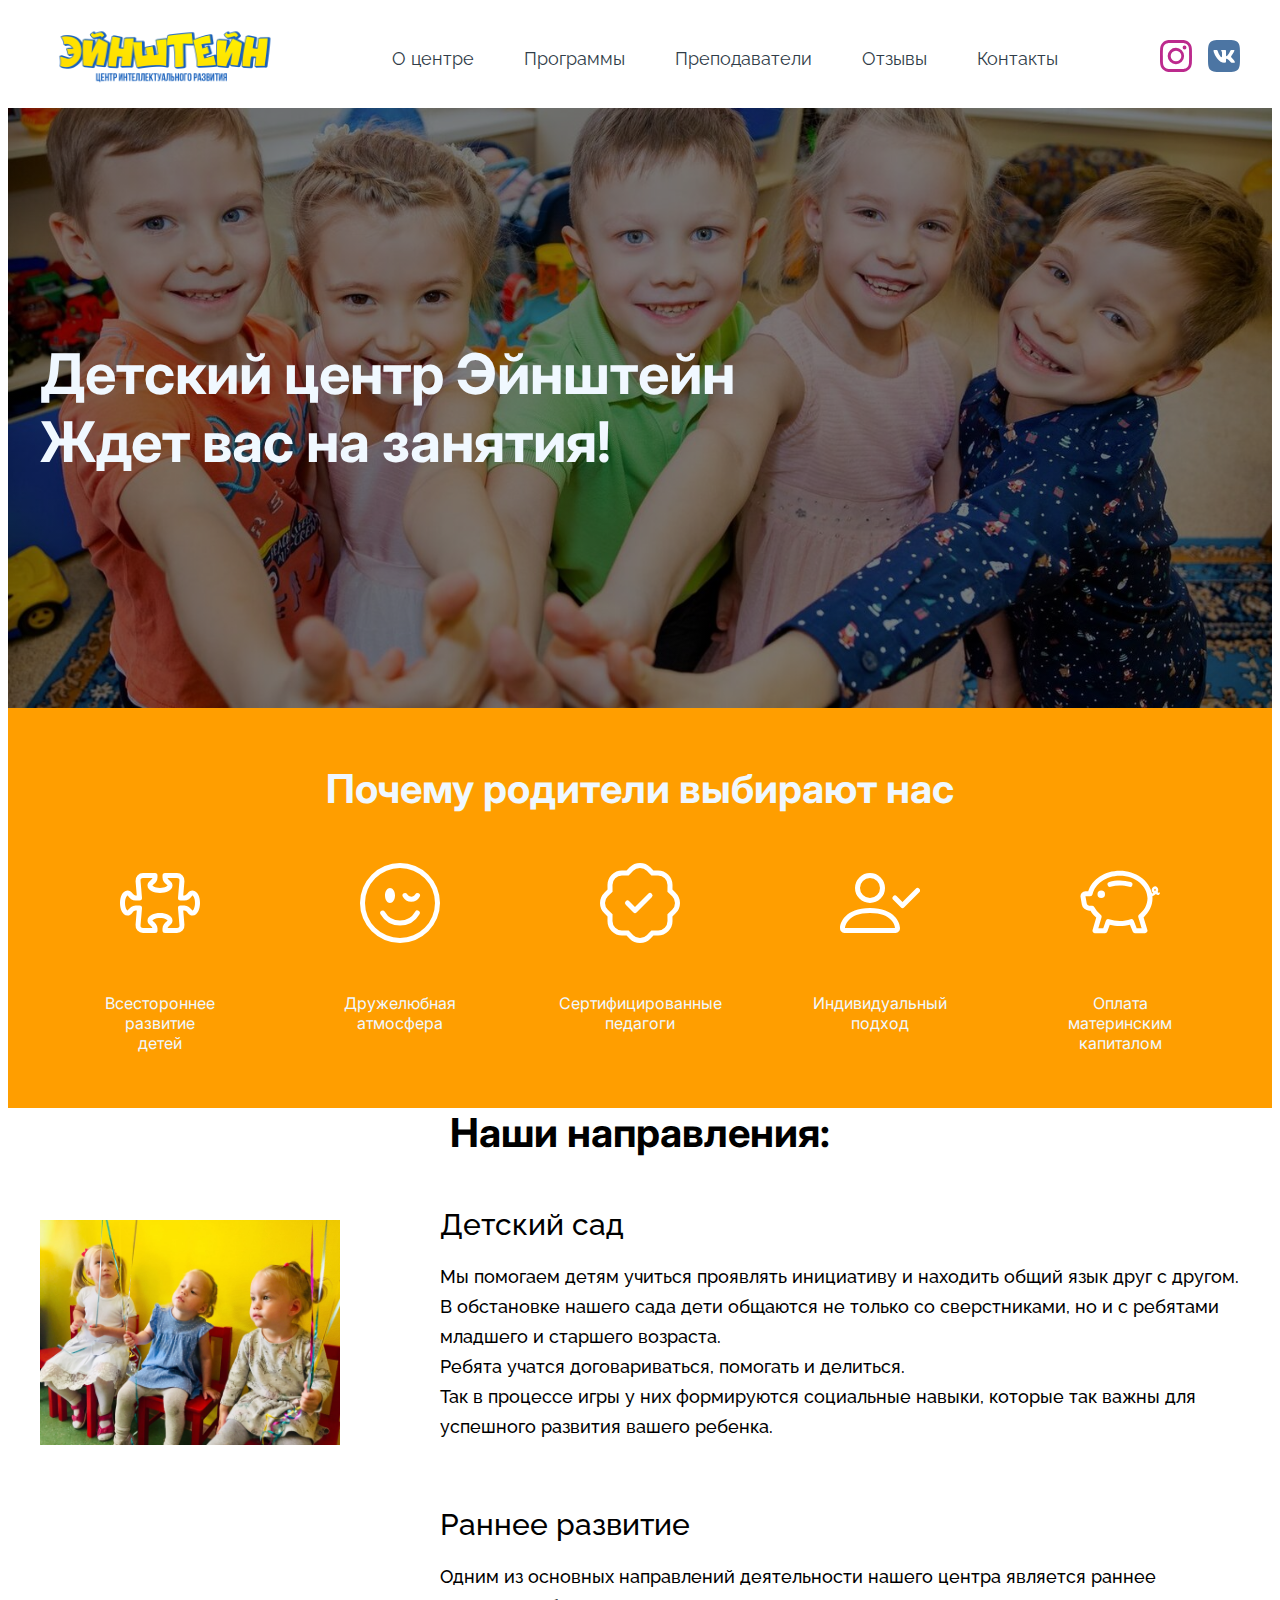
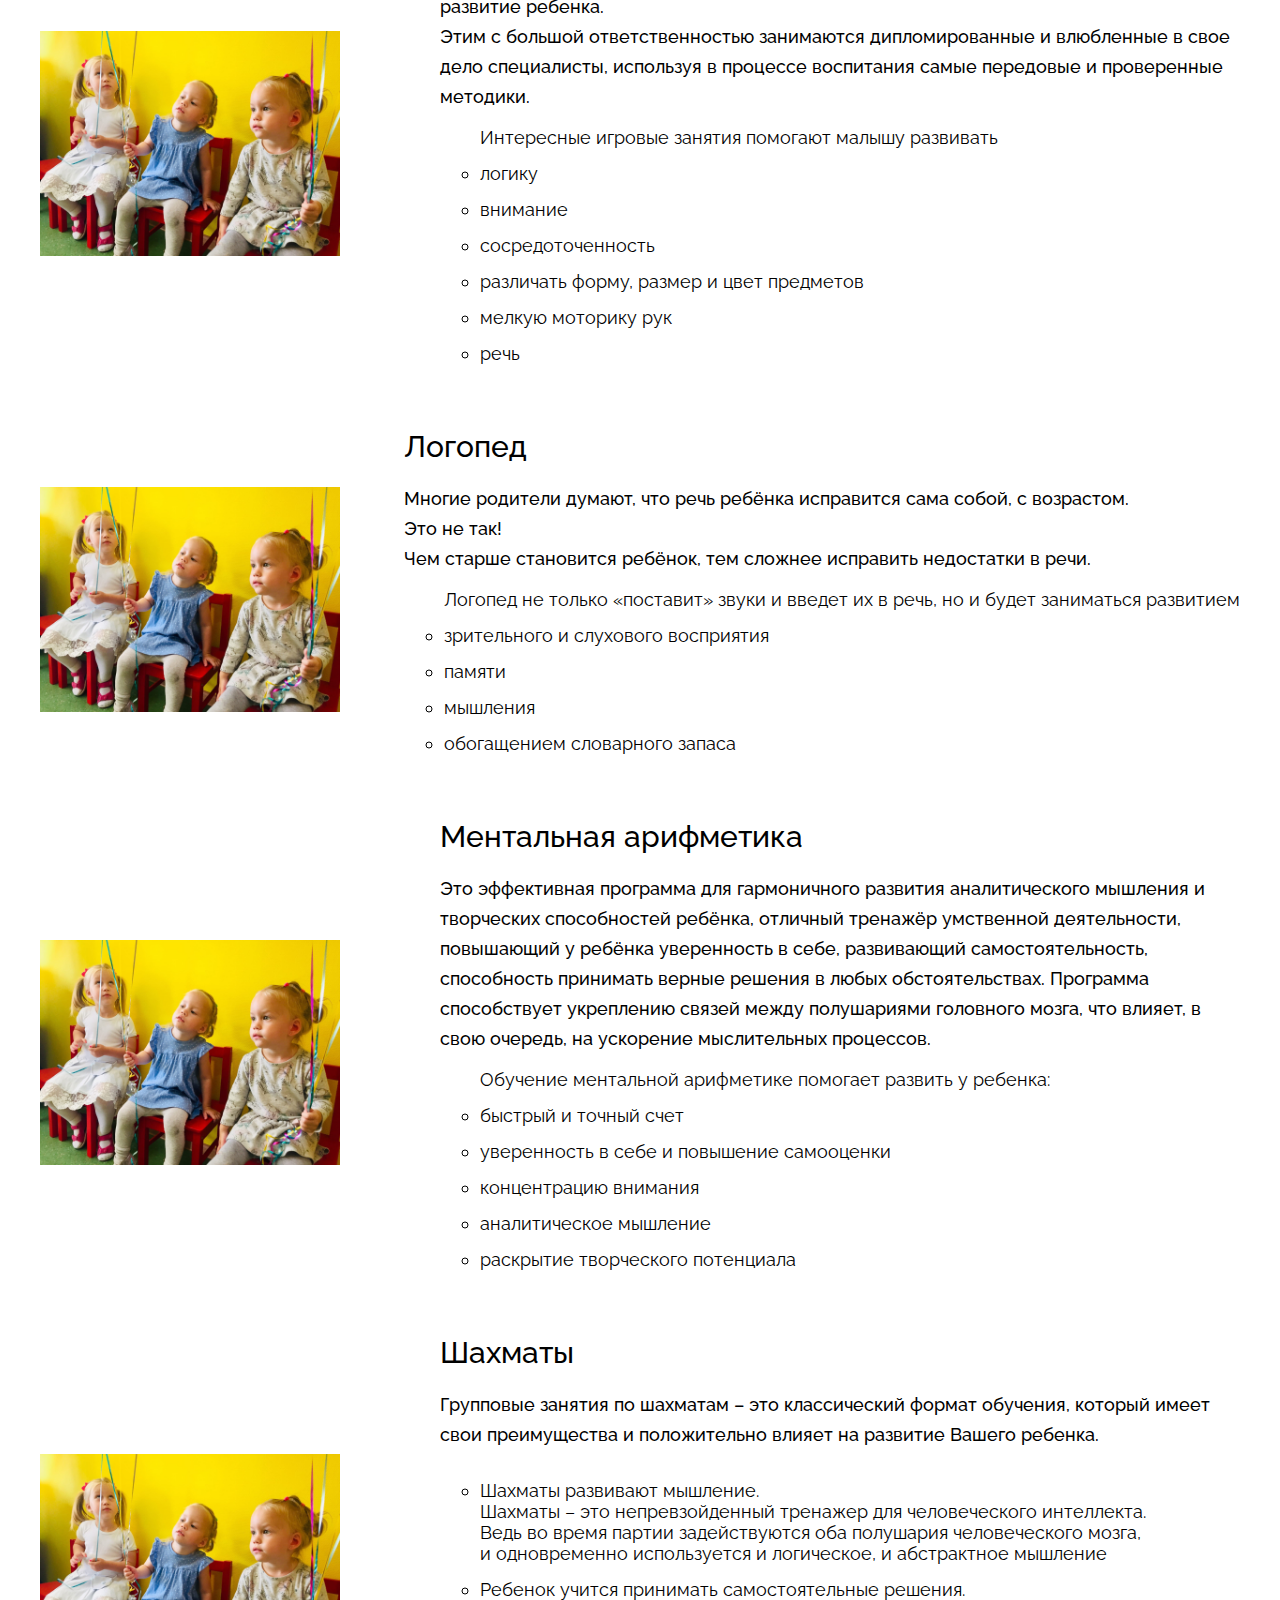
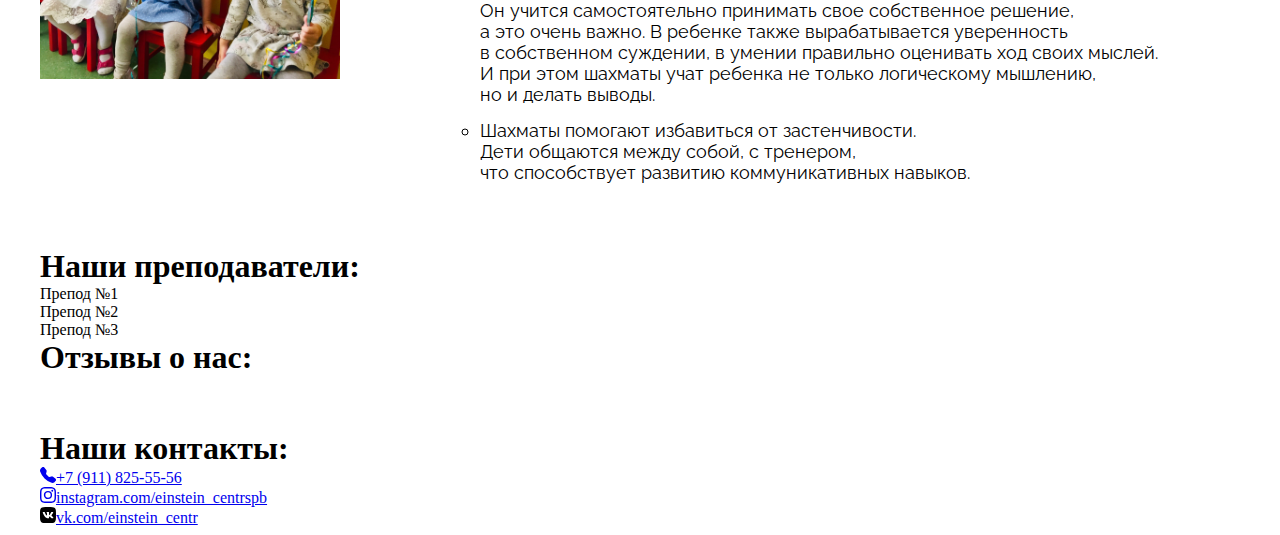
==== einsteincentr/html/index.html @ 3a3d292a "Add files via upload" ====
<!DOCTYPE html>
<html lang="en">
<head>
    <meta charset="UTF-8">
    <meta http-equiv="X-UA-Compatible" content="IE=edge">
    <meta name="viewport" content="width=device-width, initial-scale=1.0">
    <link rel="stylesheet" href="../style/style.css">
    <link rel="stylesheet" href="../style/normalize.css">
 <!--<link rel="stylesheet" href="../style/bootstrap.css">-->   
    <title>Document</title>
</head>
<body>
    <header class="header">
        <div class="container header-container">
            <div class="container-logo">
                <a href="#" class="logo">
                    <img src="../img/Надпись-Эйнштейн.png" alt="" class="logo-img">
                </a>
            </div>
            <nav class="header-nav">
                <ul class="nav-list ul-style">
                    <li class="nav-item list-style"><a href="" class="nav-item-link">О центре</a></li>
                    <li class="nav-item list-style"><a href="" class="nav-item-link">Программы</a></li>
                    <li class="nav-item list-style"><a href="" class="nav-item-link">Преподаватели</a></li>
                    <li class="nav-item list-style"><a href="" class="nav-item-link">Отзывы</a></li>
                    <li class="nav-item list-style"><a href="" class="nav-item-link">Контакты</a></li>
                </ul>
            </nav>
            <div class="header-image-links">
                <a href="#"><img src="../img/inst.svg" alt="Instagram" class="image-links"></a>
                <a href="#"><img src="../img/vk.svg" alt="VK" class="image-links"></a>
            </div>
        </div>
    </header>

    <main class="main">
        <section class="section-about">
            <div class="container about-container">
                <!--background-img-->
                    <h1 class="about-container-text h1-heading">Детский центр Эйнштейн</h1>
                    <h1 class="about-container-text h1-heading">Ждет вас на занятия!</h1>
            </div>
        </section>

        <section class="section-why">
            <div class="container why-container">
                <h1 class="why-container-text h1-heading">Почему родители выбирают нас</h1>
                <ul class="why-container-list ul-style">
                    <li class="why-container-item list-style"><img src="../img/puzzle.svg" alt="" class="why-img">Всестороннее развитие детей</li>
                    <li class="why-container-item list-style"><img src="../img/emoji-wink.svg" alt="" class="why-img">Дружелюбная атмосфера</li>
                    <li class="why-container-item list-style"><img src="../img/patch-check.svg" alt="" class="why-img">Сертифицированные педагоги</li>
                    <li class="why-container-item list-style"><img src="../img/person-check.svg" alt="" class="why-img">Индивидуальный подход</li>
                    <li class="why-container-item list-style"><img src="../img/piggy-bank.svg" alt="" class="why-img">Оплата материнским капиталом</li>
                </ul>
            </div>
        </section>

        <section class="section-directions">
            <div class="container container-directions">
                <h1 class="directions-heading h1-heading">Наши направления:</h1>
                <ul class="directions-list ul-style">
                    
                    <li class="directions-item list-style"> 
                        <img src="../img/ZoysLQnsY7I.jpg" alt="" class="directions-img">
                        <div class="directions-item-div">
                        <p class="directions-paragraph">Детский сад</p>
                        <p class="directions-text">
                            Мы помогаем детям учиться проявлять инициативу и находить общий язык друг с другом. <br>
                            В обстановке нашего сада дети общаются не только со сверстниками, но и с ребятами младшего и старшего возраста. <br>
                            Ребята учатся договариваться, помогать и делиться. <br>
                            Так в процессе игры у них формируются социальные навыки, которые так важны для успешного развития вашего  ребенка. 
                        </p>
                        <!--BUTTON-->
                        </div>
                    </li>
                    <li class="directions-item list-style"> 
                        <img src="../img/ZoysLQnsY7I.jpg" alt="" class="directions-img">
                        <div class="directions-item-div">
                        <p class="directions-paragraph">Раннее развитие</p>
                        <p class="directions-text">
                            Одним из основных направлений деятельности нашего центра является раннее развитие ребенка. <br>
                            Этим с большой ответственностью занимаются дипломированные и влюбленные в свое дело специалисты, используя в процессе воспитания самые передовые и проверенные методики.
                        </p>
                        <ul class="directions-benefits-list">Интересные игровые занятия помогают малышу развивать
                            <li class="directions-benefits-item">логику</li>
                            <li class="directions-benefits-item">внимание</li>
                            <li class="directions-benefits-item">сосредоточенность</li>
                            <li class="directions-benefits-item">различать форму, размер и цвет предметов</li>
                            <li class="directions-benefits-item">мелкую моторику рук</li>
                            <li class="directions-benefits-item">речь</li>
                        </ul>
                        <!--BUTTON-->
                        </div>
                    </li>
                    <li class="directions-item list-style"> 
                        <img src="../img/ZoysLQnsY7I.jpg" alt="" class="directions-img">
                        <div class="directions-item-div">
                        <p class="directions-paragraph">Логопед</p>
                        <p class="directions-text">
                            Многие родители думают, что речь ребёнка исправится сама собой, с возрастом. <br>
                            Это не так! <br>
                            Чем старше становится ребёнок, тем сложнее исправить недостатки в речи.
                        </p>
                        <ul class="directions-benefits-list">
                            Логопед не только «поставит» звуки и введет их в речь, но и будет заниматься развитием
                            <li class="directions-benefits-item">зрительного и слухового восприятия</li>
                            <li class="directions-benefits-item">памяти</li>
                            <li class="directions-benefits-item">мышления</li>
                            <li class="directions-benefits-item">обогащением словарного запаса</li>
                        </ul>
                        <!--BUTTON-->
                        </div>
                    </li>
                    <li class="directions-item list-style"> 
                        <img src="../img/ZoysLQnsY7I.jpg" alt="" class="directions-img">
                        <div class="directions-item-div">
                        <p class="directions-paragraph">Ментальная арифметика</p>
                        <p class="directions-text">
                            Это эффективная программа для гармоничного развития аналитического мышления и творческих способностей ребёнка, отличный тренажёр умственной деятельности, повышающий у ребёнка уверенность в себе, развивающий самостоятельность, способность принимать верные решения в любых обстоятельствах. Программа способствует укреплению связей между полушариями головного мозга, что влияет, в свою очередь, на ускорение мыслительных процессов.
                        </p>
                        <ul class="directions-benefits-list">
                            Обучение ментальной арифметике помогает развить у ребенка:
                            <li class="directions-benefits-item">быстрый и точный счет</li>
                            <li class="directions-benefits-item">уверенность в себе и повышение самооценки</li>
                            <li class="directions-benefits-item">концентрацию внимания</li>
                            <li class="directions-benefits-item">аналитическое мышление</li>
                            <li class="directions-benefits-item">раскрытие творческого потенциала</li>
                        </ul>
                        <!--BUTTON-->
                        </div>
                    </li>
                    <li class="directions-item list-style"> 
                        <img src="../img/ZoysLQnsY7I.jpg" alt="" class="directions-img">
                        <div class="directions-item-div">
                        <p class="directions-paragraph">Шахматы</p>
                        <p class="directions-text">
                            Групповые занятия по шахматам – это классический формат обучения, который имеет свои преимущества и положительно влияет на развитие Вашего ребенка.
                        </p>
                        <ul class="directions-benefits-list">
                            
                            <li class="directions-benefits-item">Шахматы развивают мышление.
                                <p>Шахматы – это непревзойденный тренажер для человеческого интеллекта. <br> Ведь во время партии задействуются оба полушария человеческого мозга, <br> и одновременно используется и логическое, и абстрактное мышление</p>
                            </li>
                            <li class="directions-benefits-item">Ребенок учится принимать самостоятельные решения.
                                <p>Он учится самостоятельно принимать свое собственное решение, <br> а это очень важно. В ребенке также вырабатывается уверенность <br> в собственном суждении, в умении правильно оценивать ход своих мыслей. <br> И при этом шахматы учат ребенка не только логическому мышлению, <br> но и делать
                                    выводы.</p>
                            </li>
                            <li class="directions-benefits-item">Шахматы помогают избавиться от застенчивости.
                                <p>Дети общаются между собой, с тренером, <br> что способствует развитию коммуникативных навыков.</p>
                            </li>
                            
                        </ul>
                        <!--BUTTON-->
                        </div>
                    </li>
                </ul>
            </div>
        </section>

        <section class="section-teachers">
            <div class="container">
                <h1 class="teachers-text h1-heading">Наши преподаватели:</h1>
                <ul class="teachers-list ul-style">
                    <li class="teachers-item list-style"><img src="#" alt="" class="teachers-photo">Препод №1</li>
                    <li class="teachers-item list-style"><img src="#" alt="" class="teachers-photo">Препод №2</li>
                    <li class="teachers-item list-style"><img src="#" alt="" class="teachers-photo">Препод №3</li>
                </ul>
            </div>
        </section>

        <section class="section-reviews">
            <div class="container">
                <h1 class="reviews-text h1-heading">Отзывы о нас:</h1>
                <ul class="reviews-list ul-style">
                    <li class="reviews-item list-style"><img src="../img/Screenshot_2.png" alt=""></li>
                    <li class="reviews-item list-style"><img src="../img/Screenshot_4.png" alt=""></li>
                    <li class="reviews-item list-style"><img src="../img/Screenshot_5.png" alt=""></li>
                </ul>
            </div>
        </section>

        <section class="section-contacts">
            <div class="container">
                <h1 class="reviews-text h1-heading">Наши контакты:</h1>
                <ul class="reviews-list ul-style">
                    <li class="reviews-item list-style">
                        <div class="reviews-img"><a href="tel:+79118255556"  class="reviews-link"><svg xmlns="http://www.w3.org/2000/svg" width="16" height="16" fill="currentColor" class="bi bi-telephone-fill" viewBox="0 0 16 16">
                            <path fill-rule="evenodd" d="M1.885.511a1.745 1.745 0 0 1 2.61.163L6.29 2.98c.329.423.445.974.315 1.494l-.547 2.19a.678.678 0 0 0 .178.643l2.457 2.457a.678.678 0 0 0 .644.178l2.189-.547a1.745 1.745 0 0 1 1.494.315l2.306 1.794c.829.645.905 1.87.163 2.611l-1.034 1.034c-.74.74-1.846 1.065-2.877.702a18.634 18.634 0 0 1-7.01-4.42 18.634 18.634 0 0 1-4.42-7.009c-.362-1.03-.037-2.137.703-2.877L1.885.511z"/>
                          </svg>+7 (911) 825-55-56</a></div>
                    </li>
                    <li class="reviews-item list-style">
                        <div class="reviews-img"><a href="https://www.instagram.com/einstein_centrspb/" target="blank" class="reviews-link"><svg xmlns="http://www.w3.org/2000/svg" width="16" height="16" fill="currentColor" class="bi bi-instagram" viewBox="0 0 16 16">
                            <path d="M8 0C5.829 0 5.556.01 4.703.048 3.85.088 3.269.222 2.76.42a3.917 3.917 0 0 0-1.417.923A3.927 3.927 0 0 0 .42 2.76C.222 3.268.087 3.85.048 4.7.01 5.555 0 5.827 0 8.001c0 2.172.01 2.444.048 3.297.04.852.174 1.433.372 1.942.205.526.478.972.923 1.417.444.445.89.719 1.416.923.51.198 1.09.333 1.942.372C5.555 15.99 5.827 16 8 16s2.444-.01 3.298-.048c.851-.04 1.434-.174 1.943-.372a3.916 3.916 0 0 0 1.416-.923c.445-.445.718-.891.923-1.417.197-.509.332-1.09.372-1.942C15.99 10.445 16 10.173 16 8s-.01-2.445-.048-3.299c-.04-.851-.175-1.433-.372-1.941a3.926 3.926 0 0 0-.923-1.417A3.911 3.911 0 0 0 13.24.42c-.51-.198-1.092-.333-1.943-.372C10.443.01 10.172 0 7.998 0h.003zm-.717 1.442h.718c2.136 0 2.389.007 3.232.046.78.035 1.204.166 1.486.275.373.145.64.319.92.599.28.28.453.546.598.92.11.281.24.705.275 1.485.039.843.047 1.096.047 3.231s-.008 2.389-.047 3.232c-.035.78-.166 1.203-.275 1.485a2.47 2.47 0 0 1-.599.919c-.28.28-.546.453-.92.598-.28.11-.704.24-1.485.276-.843.038-1.096.047-3.232.047s-2.39-.009-3.233-.047c-.78-.036-1.203-.166-1.485-.276a2.478 2.478 0 0 1-.92-.598 2.48 2.48 0 0 1-.6-.92c-.109-.281-.24-.705-.275-1.485-.038-.843-.046-1.096-.046-3.233 0-2.136.008-2.388.046-3.231.036-.78.166-1.204.276-1.486.145-.373.319-.64.599-.92.28-.28.546-.453.92-.598.282-.11.705-.24 1.485-.276.738-.034 1.024-.044 2.515-.045v.002zm4.988 1.328a.96.96 0 1 0 0 1.92.96.96 0 0 0 0-1.92zm-4.27 1.122a4.109 4.109 0 1 0 0 8.217 4.109 4.109 0 0 0 0-8.217zm0 1.441a2.667 2.667 0 1 1 0 5.334 2.667 2.667 0 0 1 0-5.334z"/>
                          </svg>instagram.com/einstein_centrspb</a></div>
                    </li>
                    <li class="reviews-item list-style">
                        <div class="reviews-img"><a href="https://vk.com/einstein_centr" target="blank" class="reviews-link"><svg fill="none" height="16" viewBox="0 0 48 48" width="16" xmlns="http://www.w3.org/2000/svg"><path d="m0 23c0-10.8423 0-16.26346 3.36827-19.63173s8.78943-3.36827 19.63173-3.36827h2c10.8423 0 16.2635 0 19.6317 3.36827 3.3683 3.36827 3.3683 8.78943 3.3683 19.63173v2c0 10.8423 0 16.2635-3.3683 19.6317-3.3682 3.3683-8.7894 3.3683-19.6317 3.3683h-2c-10.8423 0-16.26346 0-19.63173-3.3683-3.36827-3.3682-3.36827-8.7894-3.36827-19.6317z" fill="#000"/><path clip-rule="evenodd" d="m13.0009 15h-3.5008c-1.00024 0-1.2003.4708-1.2003.9898 0 .9271 1.18686 5.525 5.5262 11.6061 2.8929 4.1529 6.9687 6.4041 10.6776 6.4041 2.2253 0 2.5006-.5 2.5006-1.3612v-3.1388c0-1 .2108-1.1996.9154-1.1996.5193 0 1.4094.2596 3.4864 2.2619 2.3737 2.3731 2.765 3.4377 4.1001 3.4377h3.5008c1.0003 0 1.5004-.5 1.2119-1.4867-.3157-.9834-1.449-2.4103-2.9528-4.1016-.816-.9641-2.0399-2.0023-2.4108-2.5215-.5192-.6674-.3709-.9641 0-1.5573 0 0 4.2652-6.007 4.7103-8.0463.2225-.7417 0-1.2866-1.0587-1.2866h-3.5008c-.8901 0-1.3005.4708-1.5231.9898 0 0-1.7802 4.3384-4.3022 7.1565-.816.8157-1.1869 1.0753-1.632 1.0753-.2225 0-.5446-.2596-.5446-1.0011v-6.9339c0-.89-.2583-1.2866-1.0002-1.2866h-5.5013c-.5562 0-.8908.413-.8908.8045 0 .8436 1.261 1.0382 1.391 3.4113v5.1542c0 1.13-.2042 1.3349-.6492 1.3349-1.1868 0-4.0737-4.3578-5.7859-9.3442-.3355-.9692-.6721-1.3607-1.5668-1.3607z" fill="#fff" fill-rule="evenodd"/></svg>vk.com/einstein_centr</a></div>
                    </li>
                </ul>
            </div>
        </section>
    </main>
</body>
</html>
---- einsteincentr/style/style.css ----
@import url('https://fonts.googleapis.com/css2?family=Inter:wght@300;400;500&display=swap');
@import url('https://fonts.googleapis.com/css2?family=Raleway:wght@300;400;500&display=swap');
.h1-heading{
    margin: 0;
}
p{
    margin: 0;
    padding: 0;
}
.list-style{
    list-style-type: none;
}
.ul-style{
    margin: 0;
    padding: 0;
}
.container{
    max-width:1200px;
    margin-left: auto;
    margin-right: auto;
    padding-right: 15px;
    padding-left: 15px;
}
.logo-img{
    width:250px;
}
.container-logo{
    display: flex;
    align-items: center;
}
.header-container{
    display: flex;
    justify-content: space-between;
    align-content: center;
    height: 100px;
}
.nav-list{
    display: flex;
    padding: 0;
    margin: 0;

}
.nav-item:not(:last-child){
    margin-right: 50px;
}
.nav-item-link{
    text-decoration: none;
    font-size:18px;
    font-family: 'Raleway', sans-serif;
    color:rgba(47,60,72,1);
}
.header-nav{
    display: flex;
    align-items: center;
}

.header-image-links{
    width: 80px;
    display: flex;
    align-items: center;
    justify-content: space-between;
}

/*------------------------------section-about----------------------------------------*/
.section-about{
    background: linear-gradient(rgba(0, 0, 0, 0.5), rgba(0, 0, 0, 0.5) ),url(../img/full_Hl2S7jxE.jpg); /* СПИЗЖЕННО */
    background-size: cover;
    background-position: 50% 50%;
    background-repeat: no-repeat
}
.about-container{
    display: flex;
    padding: 0;
    flex-direction: column;
    height: 600px;
    justify-content: center;
    
}
.about-container-text{
    font-family: 'Inter', sans-serif;
    color:aliceblue;
    font-size: 56px;
    line-height: normal;
}
.about-container-item{
    font-family: 'Inter', sans-serif;
    color:aliceblue;
}

/*-------------section-why---------------------*/
.section-why{
    background: #FF9E00	;
}
.why-container{
    display: flex;
    flex-direction: column;
    align-items: center;
    height: 400px;
    justify-content: center;
}
.why-container-text{
    font-family: 'Inter', sans-serif;
    color:aliceblue;
    font-size: 40px;
    line-height: normal; 
    margin-bottom:50px;
}
.why-container-list{
    display: flex;
    justify-content: space-around;
    width: 1200px;
}
.why-container-item{
    display: flex;
    flex-direction: column;
    align-items: center;
    font-family: 'Inter', sans-serif;
    color:aliceblue;
    font-size: 16px;
    width: 100px;
    text-align: center;
}
.why-img{
    width: 80px;
    margin-bottom: 50px;
}

/*-----------section-directions--------*/


.container-directions{
    display: flex;
    flex-direction: column;
    align-items: center;
    
    
}
.directions-heading{
    font-family: 'Inter', sans-serif;
    
    font-size: 40px;
    line-height: normal; 
    margin-bottom:50px;
}
.directions-list{
    display: flex;
    flex-direction: column;
    font-family: 'Raleway', sans-serif;
    font-size:18px;
    width: 1200px;
}
.directions-paragraph{
    font-size: 30px;
    font-family: 'Raleway', sans-serif;
    font-weight: 500;
    margin-bottom: 20px;
}
.directions-text{
    width: 800px;
    font-weight: 500;
    margin-bottom: 15px;
    line-height: 30px;
}
.directions-item{
    display: flex;
    margin-bottom: 50px;
    
    justify-content: space-between;
    align-items: center;
}

.directions-item-div{
    display: flex;
    flex-direction: column;
    
}

.directions-img{
    width: 300px;
    max-height: 225px;
}
.directions-benefits-item{
    margin-bottom: 15px;
}
.directions-benefits-item:first-child{
    margin-top: 15px;
}
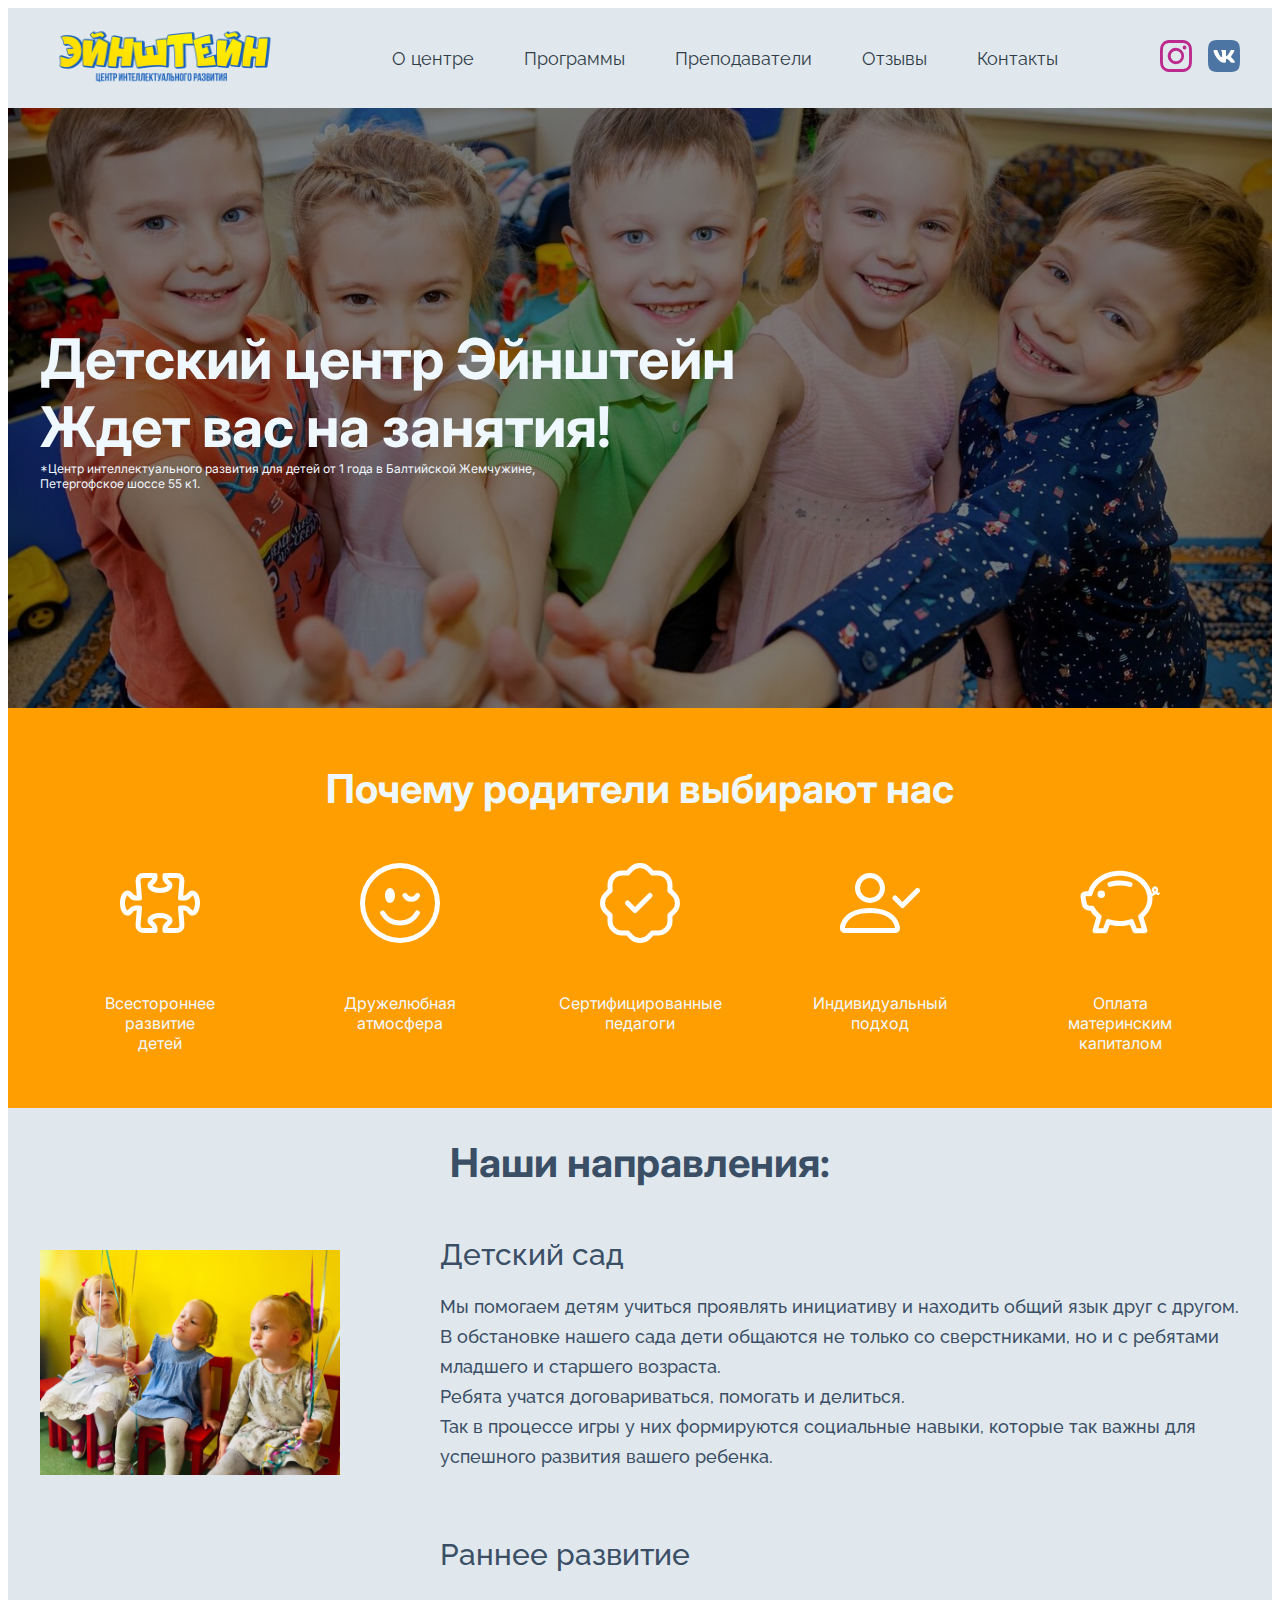
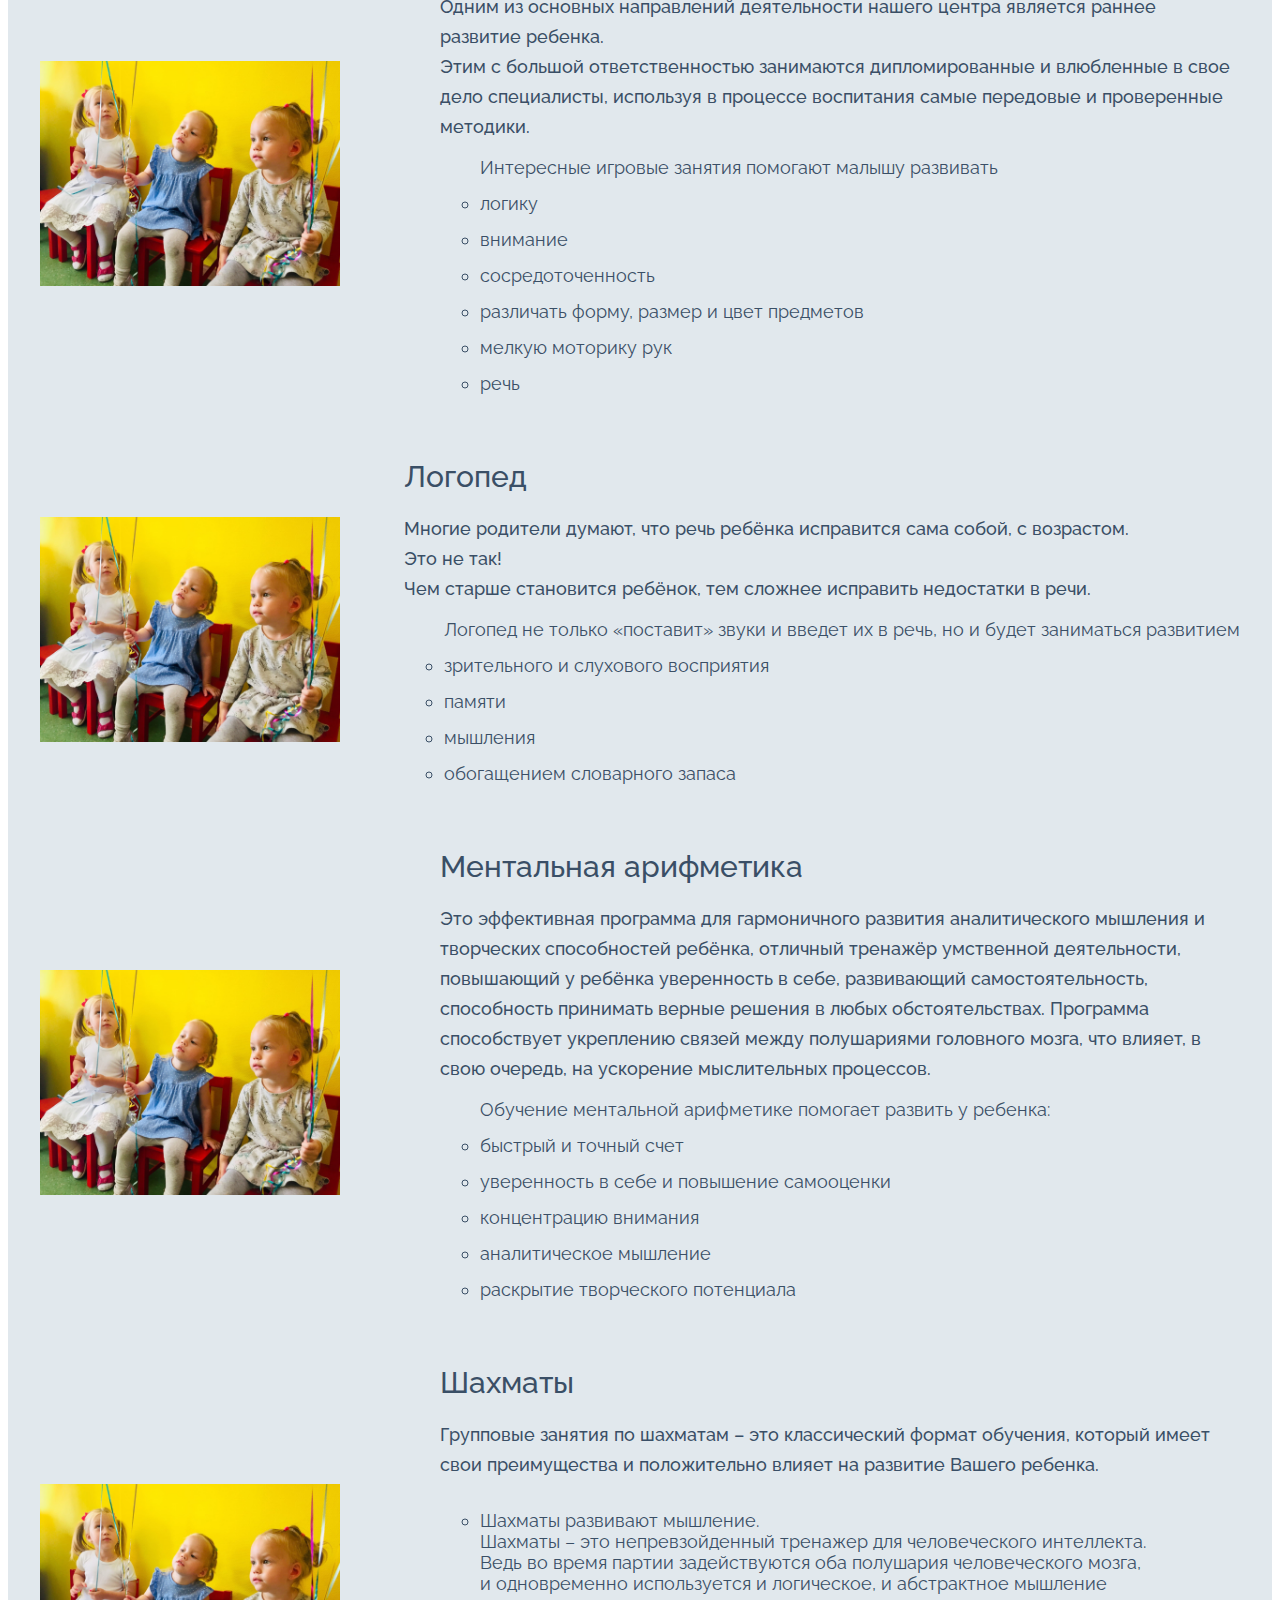
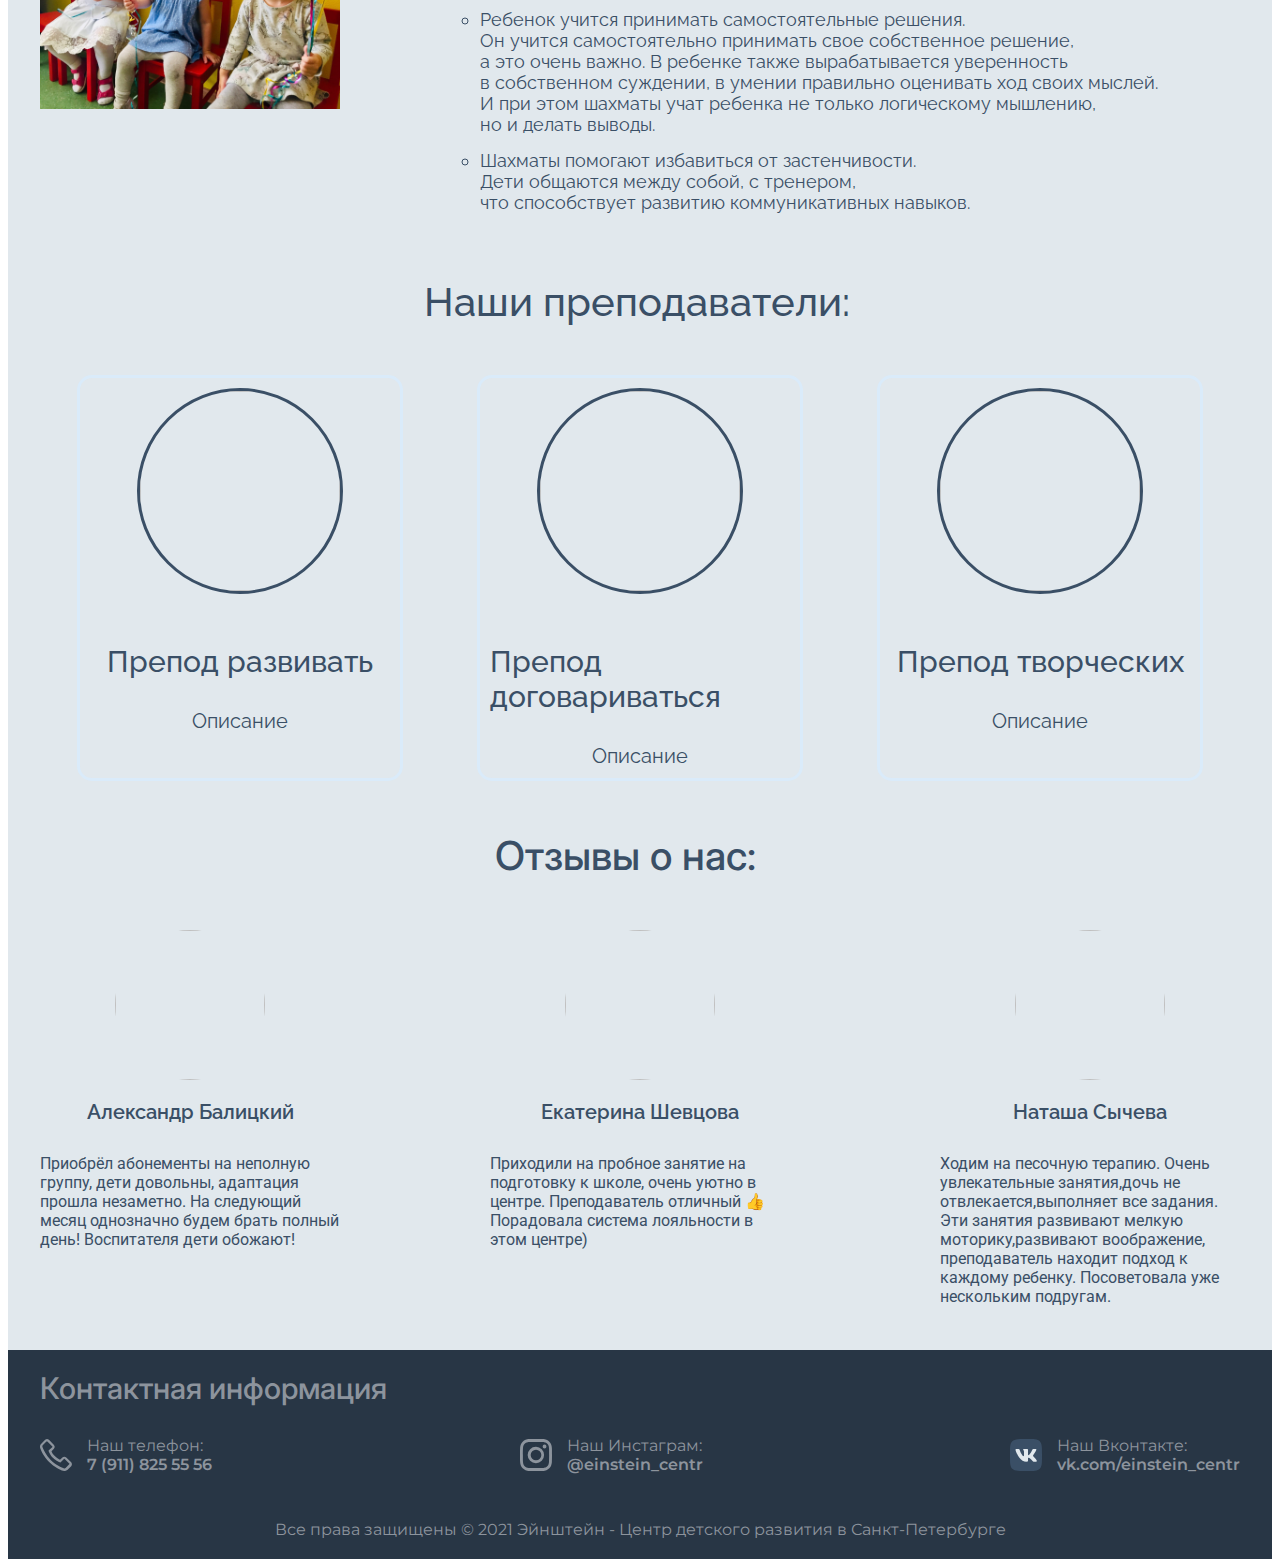
==== commit c6f0ad97: "Add files via upload" ====
--- a/einsteincentr/html/index.html
+++ b/einsteincentr/html/index.html
@@ -39,6 +39,7 @@
                 <!--background-img-->
                     <h1 class="about-container-text h1-heading">Детский центр Эйнштейн</h1>
                     <h1 class="about-container-text h1-heading">Ждет вас на занятия!</h1>
+                    <p class="about-container-paragraph">*Центр интеллектуального развития для детей от 1 года в Балтийской Жемчужине,<br> Петергофское шоссе 55 к1.</p>
             </div>
         </section>
 
@@ -159,46 +160,85 @@
 
         <section class="section-teachers">
             <div class="container">
-                <h1 class="teachers-text h1-heading">Наши преподаватели:</h1>
+                <h1 class="teachers-heading h1-heading">Наши преподаватели:</h1>
                 <ul class="teachers-list ul-style">
-                    <li class="teachers-item list-style"><img src="#" alt="" class="teachers-photo">Препод №1</li>
-                    <li class="teachers-item list-style"><img src="#" alt="" class="teachers-photo">Препод №2</li>
-                    <li class="teachers-item list-style"><img src="#" alt="" class="teachers-photo">Препод №3</li>
+                    <li class="teachers-item list-style"><img src="../img/png-clipart-computer-icons-woman-female-silhouette-woman-people-head.png" alt="" class="teachers-photo"><p class="teachers-head-paragraph">Препод развивать</p><p class="teachers-paragraph">Описание</p></li> 
+                    <li class="teachers-item list-style"><img src="../img/png-clipart-computer-icons-woman-female-silhouette-woman-people-head.png" alt="" class="teachers-photo"><p class="teachers-head-paragraph">Препод договариваться</p><p class="teachers-paragraph">Описание</p></li>
+                    <li class="teachers-item list-style"><img src="../img/png-clipart-computer-icons-woman-female-silhouette-woman-people-head.png  " alt="" class="teachers-photo"><p class="teachers-head-paragraph">Препод творческих</p><p class="teachers-paragraph">Описание</p></li>
                 </ul>
             </div>
         </section>
 
         <section class="section-reviews">
             <div class="container">
-                <h1 class="reviews-text h1-heading">Отзывы о нас:</h1>
+                <h1 class="reviews-heading h1-heading">Отзывы о нас:</h1>
                 <ul class="reviews-list ul-style">
-                    <li class="reviews-item list-style"><img src="../img/Screenshot_2.png" alt=""></li>
-                    <li class="reviews-item list-style"><img src="../img/Screenshot_4.png" alt=""></li>
-                    <li class="reviews-item list-style"><img src="../img/Screenshot_5.png" alt=""></li>
-                </ul>
-            </div>
+                    <li class="reviews-item list-style"><img src="../img/san4oys.jpg" alt="" class="reviews-photo"><p class="reviews-review-name">Александр Балицкий</p><p class="reviews-review">Приобрёл абонементы на неполную группу, дети довольны, адаптация прошла незаметно. На следующий месяц однозначно будем брать полный день!
+                        Воспитателя дети обожают!</p></li>
+                    <li class="reviews-item list-style"><img src="../img/katrin.jpg" alt="" class="reviews-photo"><p class="reviews-review-name">Екатерина Шевцова</p><p class="reviews-review">
+                        Приходили на пробное занятие на подготовку к школе, очень уютно в центре. Преподаватель отличный 👍 Порадовала система лояльности в этом центре)</p></li>
+                    <li class="reviews-item list-style"><img src="../img/natasha.jpg" alt="" class="reviews-photo"><p class="reviews-review-name">Наташа Сычева</p><p class="reviews-review">Ходим на песочную терапию. Очень увлекательные занятия,дочь не отвлекается,выполняет все задания. Эти занятия развивают мелкую моторику,развивают воображение, преподаватель находит подход к каждому ребенку. Посоветовала уже нескольким подругам.</p></li>
+                </ul>
+            </div>
+        </section>
+
+        <section class="yandex-map">
+            <div class="container-map">
+                <script type="text/javascript" charset="utf-8" async src="https://api-maps.yandex.ru/services/constructor/1.0/js/?um=constructor%3A5ff3e75386ad221684d0e64224e5fcf7868a451a041bde630962358b7a104fd1&amp;width=100%25&amp;height=500&amp;lang=ru_RU&amp;scroll=false"></script>
+            </div>  
+            
         </section>
 
         <section class="section-contacts">
-            <div class="container">
-                <h1 class="reviews-text h1-heading">Наши контакты:</h1>
-                <ul class="reviews-list ul-style">
-                    <li class="reviews-item list-style">
-                        <div class="reviews-img"><a href="tel:+79118255556"  class="reviews-link"><svg xmlns="http://www.w3.org/2000/svg" width="16" height="16" fill="currentColor" class="bi bi-telephone-fill" viewBox="0 0 16 16">
-                            <path fill-rule="evenodd" d="M1.885.511a1.745 1.745 0 0 1 2.61.163L6.29 2.98c.329.423.445.974.315 1.494l-.547 2.19a.678.678 0 0 0 .178.643l2.457 2.457a.678.678 0 0 0 .644.178l2.189-.547a1.745 1.745 0 0 1 1.494.315l2.306 1.794c.829.645.905 1.87.163 2.611l-1.034 1.034c-.74.74-1.846 1.065-2.877.702a18.634 18.634 0 0 1-7.01-4.42 18.634 18.634 0 0 1-4.42-7.009c-.362-1.03-.037-2.137.703-2.877L1.885.511z"/>
-                          </svg>+7 (911) 825-55-56</a></div>
-                    </li>
-                    <li class="reviews-item list-style">
-                        <div class="reviews-img"><a href="https://www.instagram.com/einstein_centrspb/" target="blank" class="reviews-link"><svg xmlns="http://www.w3.org/2000/svg" width="16" height="16" fill="currentColor" class="bi bi-instagram" viewBox="0 0 16 16">
+            <div class="container contacts-container">
+                <h1 class="contacts-heading h1-heading">Контактная информация</h1>
+                <ul class="contacts-list ul-style">
+                    <li class="contacts-item list-style">
+                        <div class="contacts-img"><svg width="32" height="32" fill="#8d949d" viewBox="0 0 20 20" aria-label="Phone Icon"><path d="M4.4,0C4,0,3.6,0.2,3.2,0.4l0,0l0,0L0.8,2.9l0,0C0,3.6-0.2,4.7,0.1,5.6c0,0,0,0,0,0c0.7,1.9,2.3,5.5,5.6,8.7c3.3,3.3,6.9,4.9,8.7,5.6h0c0.9,0.3,1.9,0.1,2.7-0.5l2.4-2.4c0.6-0.6,0.6-1.7,0-2.4l-3.1-3.1l0,0c-0.6-0.6-1.8-0.6-2.4,0l-1.5,1.5c-0.6-0.3-1.9-1-3.1-2.2C8,9.5,7.4,8.2,7.2,7.6l1.5-1.5c0.6-0.6,0.7-1.7,0-2.4l0,0L8.6,3.6L5.6,0.5l0,0l0,0C5.2,0.2,4.8,0,4.4,0zM4.4,1.5c0.1,0,0.1,0,0.2,0.1l3.1,3.1l0.1,0.1c0,0,0,0.1,0,0.2L5.7,6.9L5.3,7.3l0.2,0.5c0,0,0.9,2.4,2.7,4.1L8.4,12c1.8,1.6,3.9,2.5,3.9,2.5l0.5,0.2l2.3-2.3c0.1-0.1,0.1-0.1,0.2,0l3.1,3.1c0.1,0.1,0.1,0.1,0,0.2l-2.4,2.4c-0.4,0.3-0.7,0.4-1.2,0.2c-1.7-0.7-5.1-2.2-8.1-5.2c-3-3-4.6-6.5-5.2-8.2c-0.1-0.3,0-0.8,0.2-1l0,0l2.3-2.4C4.2,1.6,4.3,1.5,4.4,1.5z"/></svg></div>
+                        <div class="contacts-info">
+                            <p class="contacts-paragraph-title">
+                                Наш телефон:
+                            </p>
+                            <p class="contacts-paragraph-links">
+                                <a href="tel:79118255556" class="contacts-paragraph-link">7 (911) 825 55 56</a>
+                            </p>
+                        </div>
+                    </li>
+                    <li class="contacts-item list-style">
+                        <div class="contacts-img"><svg xmlns="http://www.w3.org/2000/svg" width="32" height="32" fill="#8d949d" class="bi bi-instagram" viewBox="0 0 16 16">
                             <path d="M8 0C5.829 0 5.556.01 4.703.048 3.85.088 3.269.222 2.76.42a3.917 3.917 0 0 0-1.417.923A3.927 3.927 0 0 0 .42 2.76C.222 3.268.087 3.85.048 4.7.01 5.555 0 5.827 0 8.001c0 2.172.01 2.444.048 3.297.04.852.174 1.433.372 1.942.205.526.478.972.923 1.417.444.445.89.719 1.416.923.51.198 1.09.333 1.942.372C5.555 15.99 5.827 16 8 16s2.444-.01 3.298-.048c.851-.04 1.434-.174 1.943-.372a3.916 3.916 0 0 0 1.416-.923c.445-.445.718-.891.923-1.417.197-.509.332-1.09.372-1.942C15.99 10.445 16 10.173 16 8s-.01-2.445-.048-3.299c-.04-.851-.175-1.433-.372-1.941a3.926 3.926 0 0 0-.923-1.417A3.911 3.911 0 0 0 13.24.42c-.51-.198-1.092-.333-1.943-.372C10.443.01 10.172 0 7.998 0h.003zm-.717 1.442h.718c2.136 0 2.389.007 3.232.046.78.035 1.204.166 1.486.275.373.145.64.319.92.599.28.28.453.546.598.92.11.281.24.705.275 1.485.039.843.047 1.096.047 3.231s-.008 2.389-.047 3.232c-.035.78-.166 1.203-.275 1.485a2.47 2.47 0 0 1-.599.919c-.28.28-.546.453-.92.598-.28.11-.704.24-1.485.276-.843.038-1.096.047-3.232.047s-2.39-.009-3.233-.047c-.78-.036-1.203-.166-1.485-.276a2.478 2.478 0 0 1-.92-.598 2.48 2.48 0 0 1-.6-.92c-.109-.281-.24-.705-.275-1.485-.038-.843-.046-1.096-.046-3.233 0-2.136.008-2.388.046-3.231.036-.78.166-1.204.276-1.486.145-.373.319-.64.599-.92.28-.28.546-.453.92-.598.282-.11.705-.24 1.485-.276.738-.034 1.024-.044 2.515-.045v.002zm4.988 1.328a.96.96 0 1 0 0 1.92.96.96 0 0 0 0-1.92zm-4.27 1.122a4.109 4.109 0 1 0 0 8.217 4.109 4.109 0 0 0 0-8.217zm0 1.441a2.667 2.667 0 1 1 0 5.334 2.667 2.667 0 0 1 0-5.334z"/>
-                          </svg>instagram.com/einstein_centrspb</a></div>
-                    </li>
-                    <li class="reviews-item list-style">
-                        <div class="reviews-img"><a href="https://vk.com/einstein_centr" target="blank" class="reviews-link"><svg fill="none" height="16" viewBox="0 0 48 48" width="16" xmlns="http://www.w3.org/2000/svg"><path d="m0 23c0-10.8423 0-16.26346 3.36827-19.63173s8.78943-3.36827 19.63173-3.36827h2c10.8423 0 16.2635 0 19.6317 3.36827 3.3683 3.36827 3.3683 8.78943 3.3683 19.63173v2c0 10.8423 0 16.2635-3.3683 19.6317-3.3682 3.3683-8.7894 3.3683-19.6317 3.3683h-2c-10.8423 0-16.26346 0-19.63173-3.3683-3.36827-3.3682-3.36827-8.7894-3.36827-19.6317z" fill="#000"/><path clip-rule="evenodd" d="m13.0009 15h-3.5008c-1.00024 0-1.2003.4708-1.2003.9898 0 .9271 1.18686 5.525 5.5262 11.6061 2.8929 4.1529 6.9687 6.4041 10.6776 6.4041 2.2253 0 2.5006-.5 2.5006-1.3612v-3.1388c0-1 .2108-1.1996.9154-1.1996.5193 0 1.4094.2596 3.4864 2.2619 2.3737 2.3731 2.765 3.4377 4.1001 3.4377h3.5008c1.0003 0 1.5004-.5 1.2119-1.4867-.3157-.9834-1.449-2.4103-2.9528-4.1016-.816-.9641-2.0399-2.0023-2.4108-2.5215-.5192-.6674-.3709-.9641 0-1.5573 0 0 4.2652-6.007 4.7103-8.0463.2225-.7417 0-1.2866-1.0587-1.2866h-3.5008c-.8901 0-1.3005.4708-1.5231.9898 0 0-1.7802 4.3384-4.3022 7.1565-.816.8157-1.1869 1.0753-1.632 1.0753-.2225 0-.5446-.2596-.5446-1.0011v-6.9339c0-.89-.2583-1.2866-1.0002-1.2866h-5.5013c-.5562 0-.8908.413-.8908.8045 0 .8436 1.261 1.0382 1.391 3.4113v5.1542c0 1.13-.2042 1.3349-.6492 1.3349-1.1868 0-4.0737-4.3578-5.7859-9.3442-.3355-.9692-.6721-1.3607-1.5668-1.3607z" fill="#fff" fill-rule="evenodd"/></svg>vk.com/einstein_centr</a></div>
+                            </svg></div>
+                        <div class="contacts-info">
+                            <p class="contacts-paragraph-title">
+                                Наш Инстаграм:
+                            </p>
+                            <p class="contacts-paragraph-links">
+                                <a href="https://www.instagram.com/einstein_centrspb" class="contacts-paragraph-link">@einstein_centr</a>
+                            </p>
+                        </div>
+                    </li>
+                    <li class="contacts-item list-style">
+                        <div class="contacts-img"><svg fill="none" height="32" viewBox="0 0 48 48" width="32" xmlns="http://www.w3.org/2000/svg"><path d="m0 23c0-10.8423 0-16.26346 3.36827-19.63173s8.78943-3.36827 19.63173-3.36827h2c10.8423 0 16.2635 0 19.6317 3.36827 3.3683 3.36827 3.3683 8.78943 3.3683 19.63173v2c0 10.8423 0 16.2635-3.3683 19.6317-3.3682 3.3683-8.7894 3.3683-19.6317 3.3683h-2c-10.8423 0-16.26346 0-19.63173-3.3683-3.36827-3.3682-3.36827-8.7894-3.36827-19.6317z" fill="#3A4F66"/><path clip-rule="evenodd" d="m13.0009 15h-3.5008c-1.00024 0-1.2003.4708-1.2003.9898 0 .9271 1.18686 5.525 5.5262 11.6061 2.8929 4.1529 6.9687 6.4041 10.6776 6.4041 2.2253 0 2.5006-.5 2.5006-1.3612v-3.1388c0-1 .2108-1.1996.9154-1.1996.5193 0 1.4094.2596 3.4864 2.2619 2.3737 2.3731 2.765 3.4377 4.1001 3.4377h3.5008c1.0003 0 1.5004-.5 1.2119-1.4867-.3157-.9834-1.449-2.4103-2.9528-4.1016-.816-.9641-2.0399-2.0023-2.4108-2.5215-.5192-.6674-.3709-.9641 0-1.5573 0 0 4.2652-6.007 4.7103-8.0463.2225-.7417 0-1.2866-1.0587-1.2866h-3.5008c-.8901 0-1.3005.4708-1.5231.9898 0 0-1.7802 4.3384-4.3022 7.1565-.816.8157-1.1869 1.0753-1.632 1.0753-.2225 0-.5446-.2596-.5446-1.0011v-6.9339c0-.89-.2583-1.2866-1.0002-1.2866h-5.5013c-.5562 0-.8908.413-.8908.8045 0 .8436 1.261 1.0382 1.391 3.4113v5.1542c0 1.13-.2042 1.3349-.6492 1.3349-1.1868 0-4.0737-4.3578-5.7859-9.3442-.3355-.9692-.6721-1.3607-1.5668-1.3607z" fill="#e1e8ed" fill-rule="evenodd"/></svg></div>
+                        <div class="contacts-info">
+                            <p class="contacts-paragraph-title">
+                                Наш Вконтакте:
+                            </p>
+                            <p class="contacts-paragraph-links">
+                                <a href="https://vk.com/einstein_centr" class="contacts-paragraph-link">vk.com/einstein_centr</a>
+                            </p>
+                        </div>
                     </li>
                 </ul>
             </div>
         </section>
     </main>
+
+    <footer class="footer">
+        <div class="container">
+            <p class="footer-paragraph">
+                Все права защищены © 2021 Эйнштейн - Центр детского развития в Санкт-Петербурге
+            </p>
+        </div>
+    </footer>
 </body>
 </html>--- a/einsteincentr/style/style.css
+++ b/einsteincentr/style/style.css
@@ -1,7 +1,11 @@
 @import url('https://fonts.googleapis.com/css2?family=Inter:wght@300;400;500&display=swap');
 @import url('https://fonts.googleapis.com/css2?family=Raleway:wght@300;400;500&display=swap');
+@import url('https://fonts.googleapis.com/css2?family=Lato&family=Montserrat&family=Open+Sans&family=Oswald&family=Roboto&display=swap');
 .h1-heading{
     margin: 0;
+}
+.main{
+    background: rgb(225, 232, 237);
 }
 p{
     margin: 0;
@@ -28,11 +32,15 @@
     display: flex;
     align-items: center;
 }
+.header{
+    background: rgb(225, 232, 237);
+}
 .header-container{
     display: flex;
     justify-content: space-between;
     align-content: center;
     height: 100px;
+    
 }
 .nav-list{
     display: flex;
@@ -82,6 +90,11 @@
     font-size: 56px;
     line-height: normal;
 }
+.about-container-paragraph{
+    font-size:12px;
+    font-family: 'Inter', sans-serif;
+    color:aliceblue;
+}
 .about-container-item{
     font-family: 'Inter', sans-serif;
     color:aliceblue;
@@ -127,17 +140,16 @@
 
 /*-----------section-directions--------*/
 
-
 .container-directions{
     display: flex;
     flex-direction: column;
     align-items: center;
+    padding-top:30px;
     
-    
 }
 .directions-heading{
     font-family: 'Inter', sans-serif;
-    
+    color:#3A4F66;
     font-size: 40px;
     line-height: normal; 
     margin-bottom:50px;
@@ -154,17 +166,19 @@
     font-family: 'Raleway', sans-serif;
     font-weight: 500;
     margin-bottom: 20px;
+    color:#3A4F66;
 }
 .directions-text{
     width: 800px;
     font-weight: 500;
     margin-bottom: 15px;
     line-height: 30px;
+    color:#3A4F66;
 }
 .directions-item{
     display: flex;
     margin-bottom: 50px;
-    
+    color:#3A4F66;
     justify-content: space-between;
     align-items: center;
 }
@@ -184,4 +198,157 @@
 }
 .directions-benefits-item:first-child{
     margin-top: 15px;
+}
+
+/*-------------------sections-teachers------*/
+
+
+.teachers-heading{
+    font-family: 'Raleway', sans-serif;
+    font-weight: 500;
+    font-size: 40px;
+    line-height: normal;
+    margin-bottom: 50px;
+    color: #3A4F66;
+    margin-left: auto;
+    margin-right: auto;
+    width: 433px;
+}
+.teachers-list{
+    display: flex;
+    justify-content: space-around;
+    margin-bottom: 50px;
+}
+.teachers-item{
+    display: flex;
+    width: 300px;
+    flex-direction: column;
+    border:3px solid rgb(215,236,255, 0.7);
+    border-radius:15px;
+    align-items: center;
+    padding:10px;
+}
+.teachers-photo{
+    width: 200px;
+    height: 200px;
+    border-radius: 50%;
+    border:3px solid #3a4f66;
+    margin-bottom: 50px;
+}
+.teachers-head-paragraph{
+    font-size: 30px;
+    font-weight: 500;
+    font-family: 'Raleway', sans-serif;
+    margin-bottom: 30px;
+    color: #3A4F66;
+}
+.teachers-paragraph{
+    font-size: 20px;
+    font-family: 'Raleway', sans-serif;
+    color: #3A4F66;
+}
+
+/*-------------------section-reviews---------*/
+
+
+.reviews-list{
+    display: flex;
+    justify-content: space-between;
+}
+.reviews-photo{
+    width: 150px;
+    height: 150px;
+    border-radius: 50%;
+    margin-bottom: 20px;
+}
+.reviews-item{
+    width: 300px;
+    height: 390px;
+    display: flex;
+    flex-direction: column;
+    align-items: center;
+}
+.reviews-review-name{
+    font-size: 20px;
+    font-family: 'Raleway', sans-serif;
+    margin-bottom: 30px;
+    font-weight: 600;
+    color: #3a4f66;
+}
+.reviews-review{
+    font-family: 'Roboto', sans-serif;
+    color: #3a4f66;
+}
+.reviews-heading{
+    font-family: 'Inter', sans-serif;
+    font-weight: 500;
+    font-size: 40px;
+    line-height: normal;
+    margin-bottom: 50px;
+    color: #3a4f66;
+    margin-left: auto;
+    margin-right: auto;
+    width: 290px;
+}
+
+
+/*yndxmap*/
+.container-map{
+    margin: 30px 0px 0px 0px;
+}
+/*---------section-contacts-------*/
+
+.section-contacts{
+    background: #283645;
+    height: 150px;
+}
+.contacts-container{
+    padding-top:20px;
+}
+.contacts-list{
+    display: flex;
+    justify-content: space-between;
+}
+.contacts-img{
+    display: flex;
+    flex-direction: column;
+}
+.contacts-heading{
+    font-family: 'Inter', sans-serif;
+    font-weight: 500;
+    font-size: 30px;
+    line-height: normal;
+    margin-bottom: 30px;
+    color: #8d949d;
+}
+.contacts-item{
+    display: grid;
+    grid-template-columns: auto 1fr;
+    grid-column-gap: 15px;
+    align-items: center;
+}
+.contacts-paragraph-link{
+    text-decoration: none;
+    color:#8d949d;  
+    font-family: 'Montserrat', sans-serif;
+    font-weight: 600;
+}
+.contacts-paragraph-title{
+    color:#8d949d;
+    font-family: 'Montserrat', sans-serif;
+}
+
+
+
+
+
+
+.footer{
+    padding:20px 0px;
+    background: #283645;
+}
+.footer-paragraph{
+    text-align: center;
+    color:#8d949d;
+    font-family: 'Montserrat', sans-serif;
 }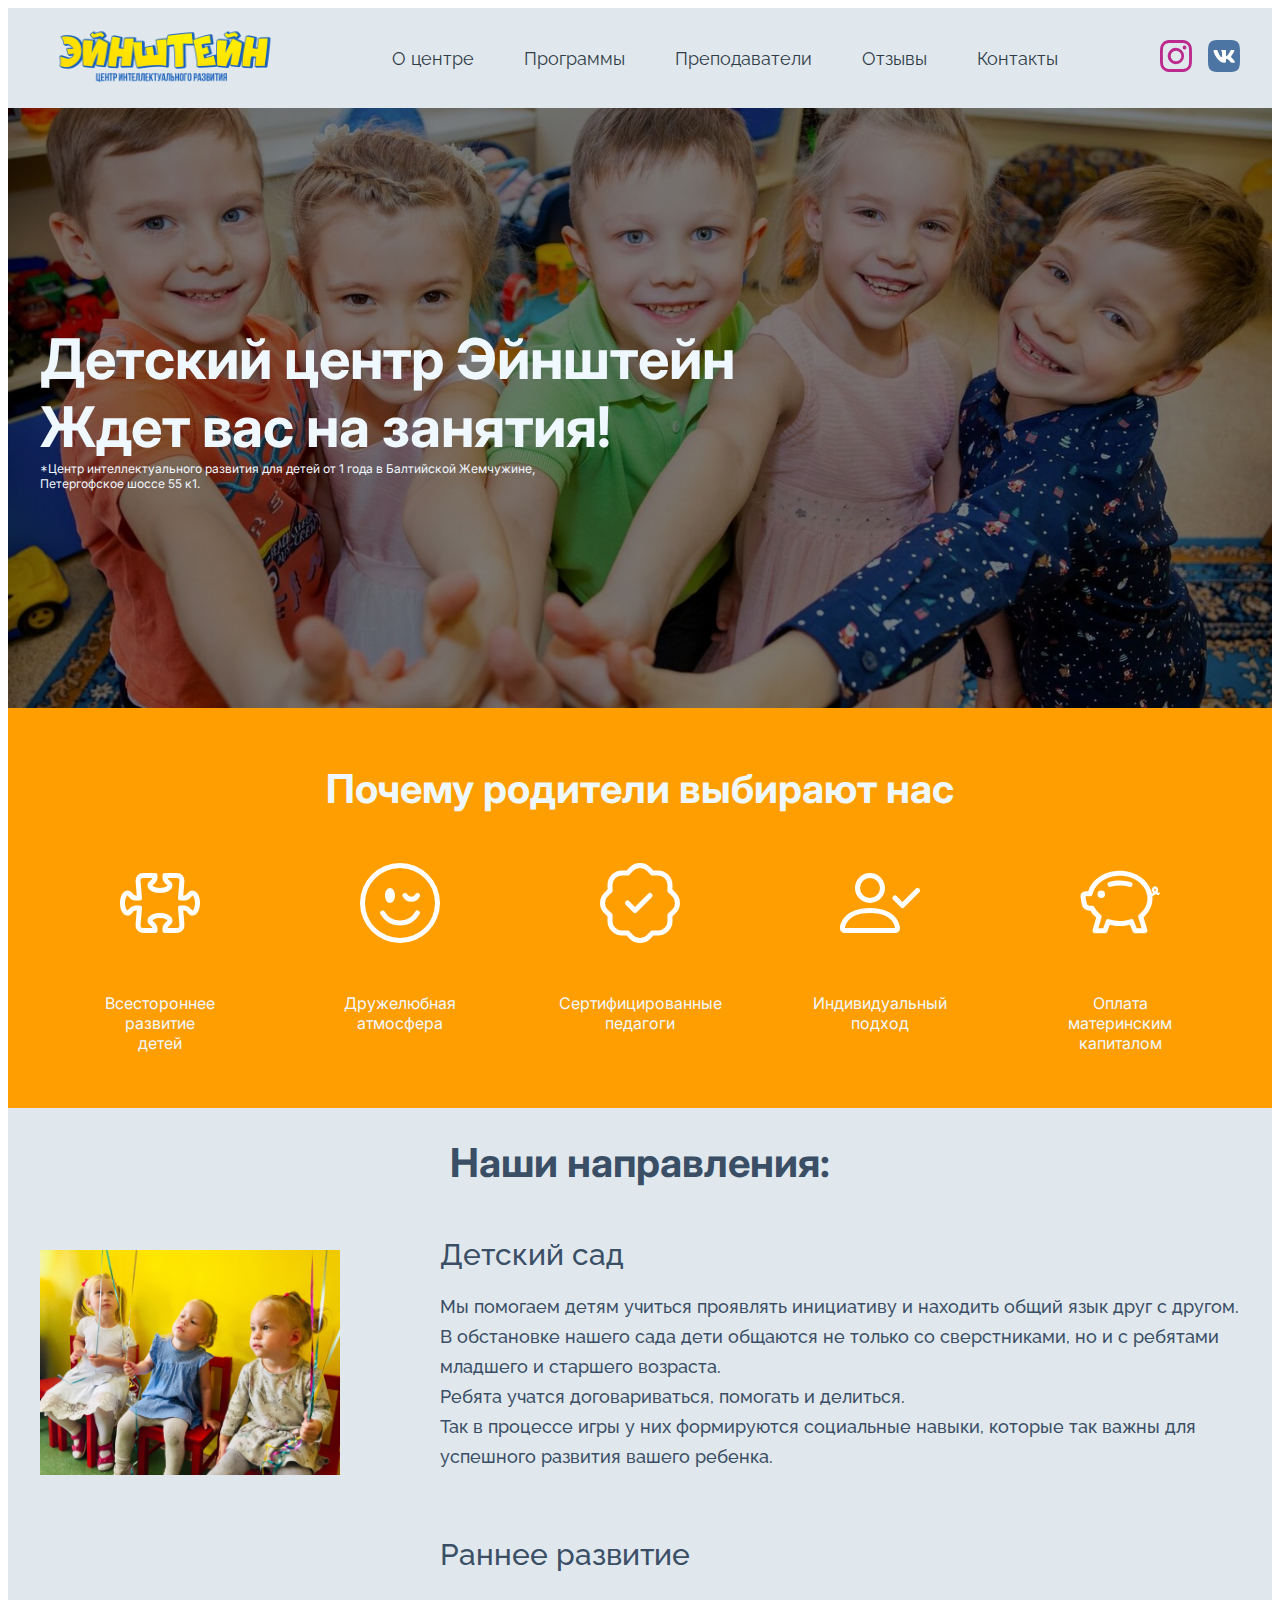
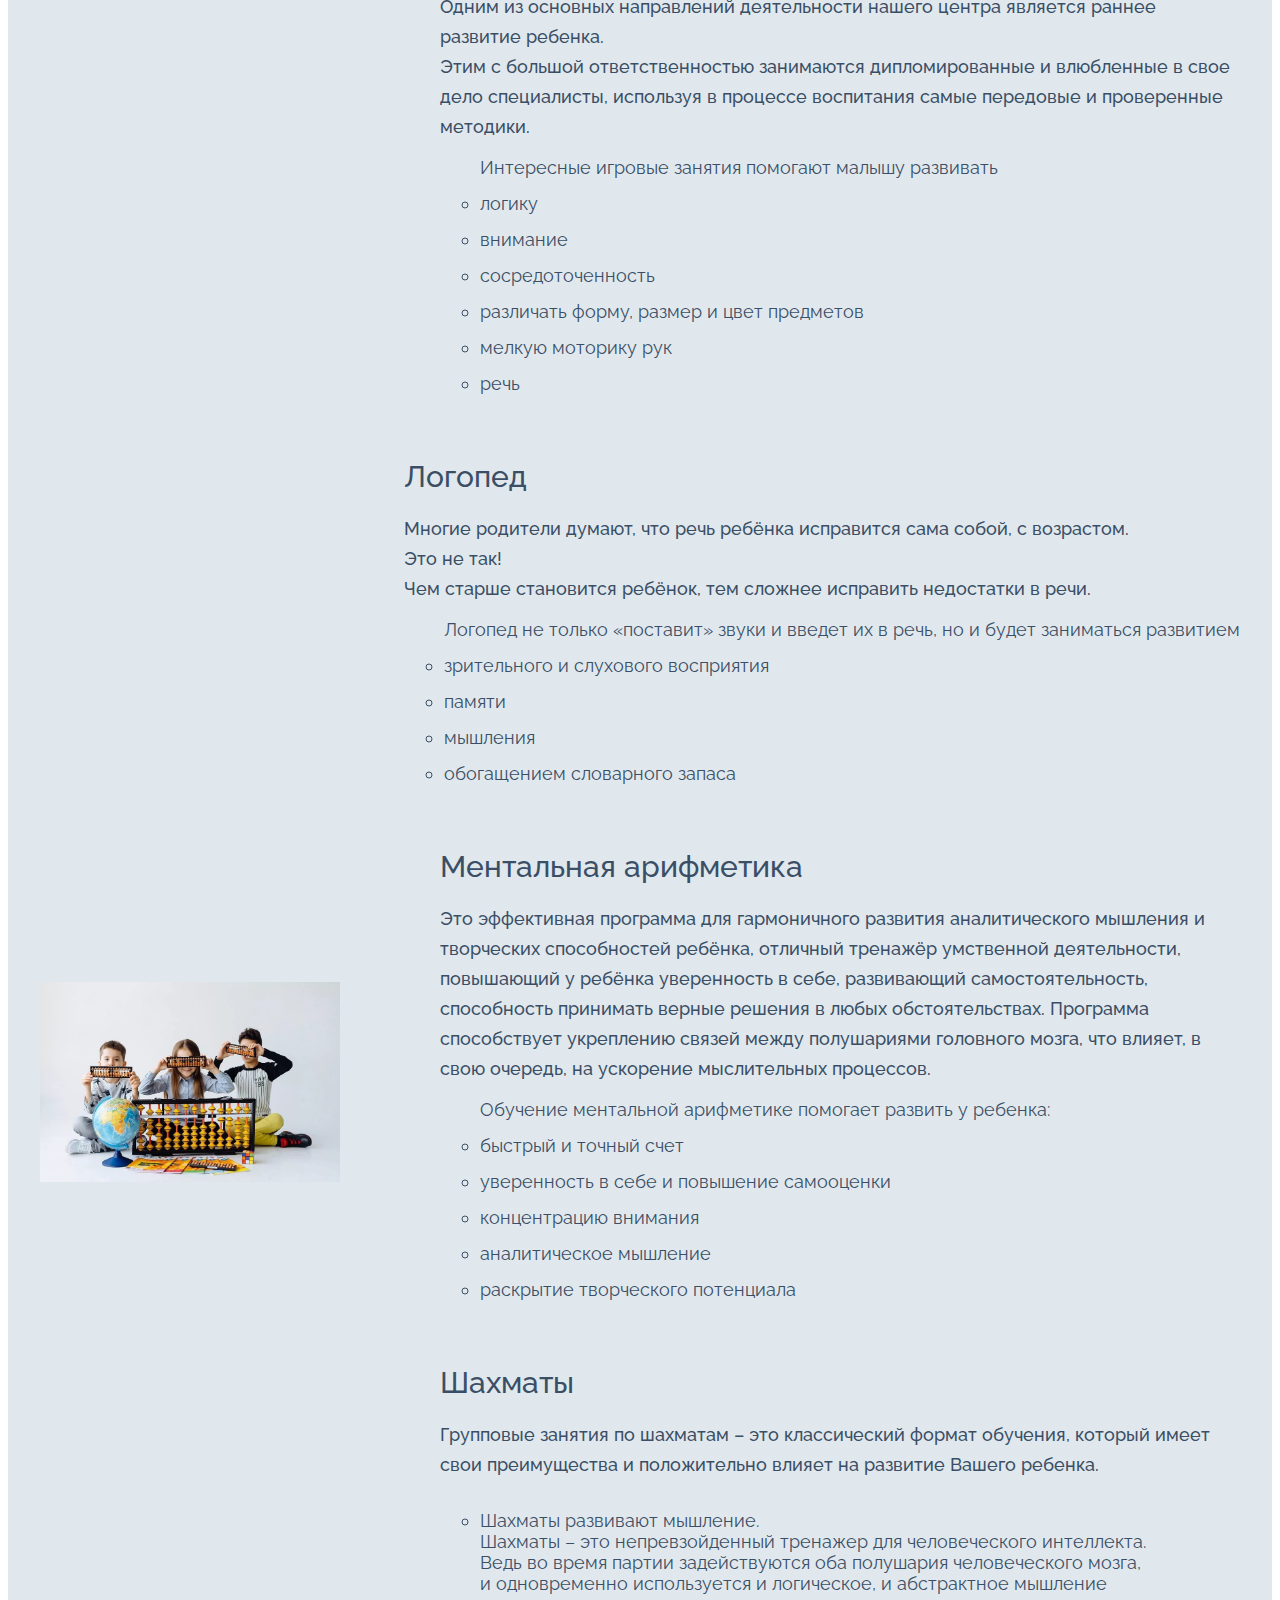
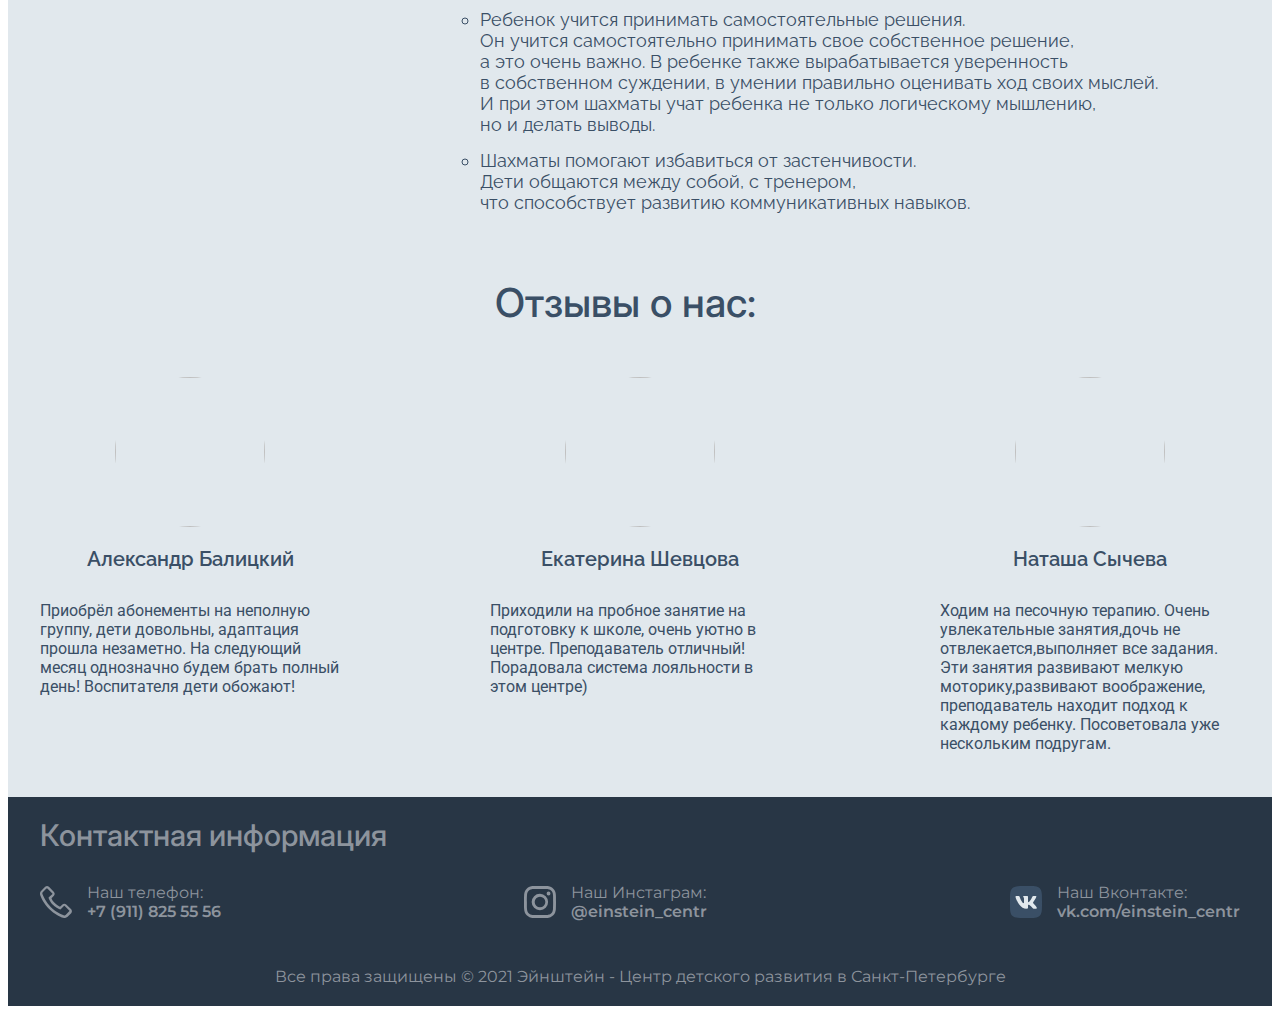
==== commit 0a5ee138: "Add files via upload" ====
--- a/einsteincentr/html/index.html
+++ b/einsteincentr/html/index.html
@@ -4,31 +4,32 @@
     <meta charset="UTF-8">
     <meta http-equiv="X-UA-Compatible" content="IE=edge">
     <meta name="viewport" content="width=device-width, initial-scale=1.0">
+    <meta name="description" content="Детский развивающий центр Эйнштейн приглашает Вас на занятия по ментальной арифметике, шахматам, раннему развитию и многие другие направления в Балтийской Жемчужине. Частный детский сад и развивающие занятия для детей от 1 года. Запись по телефону +7 (911) 825 55 56">
     <link rel="stylesheet" href="../style/style.css">
     <link rel="stylesheet" href="../style/normalize.css">
- <!--<link rel="stylesheet" href="../style/bootstrap.css">-->   
-    <title>Document</title>
+    <link rel="shortcut icon" href="../img/favico.png" type="image/x-icon">
+    <title>Детский развивающий центр Эйнштейн в Санкт-Петербурге</title>
 </head>
 <body>
     <header class="header">
         <div class="container header-container">
             <div class="container-logo">
-                <a href="#" class="logo">
+                <a href="https://vk.com/einstein_centr" class="logo">
                     <img src="../img/Надпись-Эйнштейн.png" alt="" class="logo-img">
                 </a>
             </div>
             <nav class="header-nav">
                 <ul class="nav-list ul-style">
-                    <li class="nav-item list-style"><a href="" class="nav-item-link">О центре</a></li>
-                    <li class="nav-item list-style"><a href="" class="nav-item-link">Программы</a></li>
-                    <li class="nav-item list-style"><a href="" class="nav-item-link">Преподаватели</a></li>
-                    <li class="nav-item list-style"><a href="" class="nav-item-link">Отзывы</a></li>
-                    <li class="nav-item list-style"><a href="" class="nav-item-link">Контакты</a></li>
+                    <li class="nav-item list-style"><a href="#center" class="nav-item-link">О центре</a></li>
+                    <li class="nav-item list-style"><a href="#programs" class="nav-item-link">Программы</a></li>
+                    <li class="nav-item list-style"><a href="#teachers" class="nav-item-link">Преподаватели</a></li>
+                    <li class="nav-item list-style"><a href="#reviews" class="nav-item-link">Отзывы</a></li>
+                    <li class="nav-item list-style"><a href="#contacts" class="nav-item-link">Контакты</a></li>
                 </ul>
             </nav>
             <div class="header-image-links">
-                <a href="#"><img src="../img/inst.svg" alt="Instagram" class="image-links"></a>
-                <a href="#"><img src="../img/vk.svg" alt="VK" class="image-links"></a>
+                <a href="https://www.instagram.com/einstein_centrspb/"><img src="../img/inst.svg" alt="Instagram" class="image-links"></a>
+                <a href="https://vk.com/einstein_centr"><img src="../img/vk.svg" alt="VK" class="image-links"></a>
             </div>
         </div>
     </header>
@@ -43,7 +44,7 @@
             </div>
         </section>
 
-        <section class="section-why">
+        <section class="section-why"  id="center">
             <div class="container why-container">
                 <h1 class="why-container-text h1-heading">Почему родители выбирают нас</h1>
                 <ul class="why-container-list ul-style">
@@ -56,7 +57,7 @@
             </div>
         </section>
 
-        <section class="section-directions">
+        <section class="section-directions" id="programs">
             <div class="container container-directions">
                 <h1 class="directions-heading h1-heading">Наши направления:</h1>
                 <ul class="directions-list ul-style">
@@ -75,7 +76,7 @@
                         </div>
                     </li>
                     <li class="directions-item list-style"> 
-                        <img src="../img/ZoysLQnsY7I.jpg" alt="" class="directions-img">
+                        <img src="../img/young.jpg" alt="" class="directions-img">
                         <div class="directions-item-div">
                         <p class="directions-paragraph">Раннее развитие</p>
                         <p class="directions-text">
@@ -94,7 +95,7 @@
                         </div>
                     </li>
                     <li class="directions-item list-style"> 
-                        <img src="../img/ZoysLQnsY7I.jpg" alt="" class="directions-img">
+                        <img src="../img/logoped.jpg" alt="" class="directions-img">
                         <div class="directions-item-div">
                         <p class="directions-paragraph">Логопед</p>
                         <p class="directions-text">
@@ -113,7 +114,7 @@
                         </div>
                     </li>
                     <li class="directions-item list-style"> 
-                        <img src="../img/ZoysLQnsY7I.jpg" alt="" class="directions-img">
+                        <img src="../img/mental.png" alt="" class="directions-img">
                         <div class="directions-item-div">
                         <p class="directions-paragraph">Ментальная арифметика</p>
                         <p class="directions-text">
@@ -131,7 +132,7 @@
                         </div>
                     </li>
                     <li class="directions-item list-style"> 
-                        <img src="../img/ZoysLQnsY7I.jpg" alt="" class="directions-img">
+                        <img src="../img/chess.jpg" alt="" class="directions-img">
                         <div class="directions-item-div">
                         <p class="directions-paragraph">Шахматы</p>
                         <p class="directions-text">
@@ -157,7 +158,7 @@
                 </ul>
             </div>
         </section>
-
+<!--
         <section class="section-teachers">
             <div class="container">
                 <h1 class="teachers-heading h1-heading">Наши преподаватели:</h1>
@@ -168,15 +169,15 @@
                 </ul>
             </div>
         </section>
-
-        <section class="section-reviews">
+-->
+        <section class="section-reviews" id="reviews">
             <div class="container">
                 <h1 class="reviews-heading h1-heading">Отзывы о нас:</h1>
                 <ul class="reviews-list ul-style">
                     <li class="reviews-item list-style"><img src="../img/san4oys.jpg" alt="" class="reviews-photo"><p class="reviews-review-name">Александр Балицкий</p><p class="reviews-review">Приобрёл абонементы на неполную группу, дети довольны, адаптация прошла незаметно. На следующий месяц однозначно будем брать полный день!
                         Воспитателя дети обожают!</p></li>
                     <li class="reviews-item list-style"><img src="../img/katrin.jpg" alt="" class="reviews-photo"><p class="reviews-review-name">Екатерина Шевцова</p><p class="reviews-review">
-                        Приходили на пробное занятие на подготовку к школе, очень уютно в центре. Преподаватель отличный 👍 Порадовала система лояльности в этом центре)</p></li>
+                        Приходили на пробное занятие на подготовку к школе, очень уютно в центре. Преподаватель отличный! Порадовала система лояльности в этом центре)</p></li>
                     <li class="reviews-item list-style"><img src="../img/natasha.jpg" alt="" class="reviews-photo"><p class="reviews-review-name">Наташа Сычева</p><p class="reviews-review">Ходим на песочную терапию. Очень увлекательные занятия,дочь не отвлекается,выполняет все задания. Эти занятия развивают мелкую моторику,развивают воображение, преподаватель находит подход к каждому ребенку. Посоветовала уже нескольким подругам.</p></li>
                 </ul>
             </div>
@@ -189,7 +190,7 @@
             
         </section>
 
-        <section class="section-contacts">
+        <section class="section-contacts" id="contacts">
             <div class="container contacts-container">
                 <h1 class="contacts-heading h1-heading">Контактная информация</h1>
                 <ul class="contacts-list ul-style">
@@ -200,12 +201,12 @@
                                 Наш телефон:
                             </p>
                             <p class="contacts-paragraph-links">
-                                <a href="tel:79118255556" class="contacts-paragraph-link">7 (911) 825 55 56</a>
+                                <a href="tel:79118255556" class="contacts-paragraph-link">+7 (911) 825 55 56</a>
                             </p>
                         </div>
                     </li>
                     <li class="contacts-item list-style">
-                        <div class="contacts-img"><svg xmlns="http://www.w3.org/2000/svg" width="32" height="32" fill="#8d949d" class="bi bi-instagram" viewBox="0 0 16 16">
+                        <div class="contacts-img"><svg xmlns="https://www.w3.org/2000/svg" width="32" height="32" fill="#8d949d" class="bi bi-instagram" viewBox="0 0 16 16">
                             <path d="M8 0C5.829 0 5.556.01 4.703.048 3.85.088 3.269.222 2.76.42a3.917 3.917 0 0 0-1.417.923A3.927 3.927 0 0 0 .42 2.76C.222 3.268.087 3.85.048 4.7.01 5.555 0 5.827 0 8.001c0 2.172.01 2.444.048 3.297.04.852.174 1.433.372 1.942.205.526.478.972.923 1.417.444.445.89.719 1.416.923.51.198 1.09.333 1.942.372C5.555 15.99 5.827 16 8 16s2.444-.01 3.298-.048c.851-.04 1.434-.174 1.943-.372a3.916 3.916 0 0 0 1.416-.923c.445-.445.718-.891.923-1.417.197-.509.332-1.09.372-1.942C15.99 10.445 16 10.173 16 8s-.01-2.445-.048-3.299c-.04-.851-.175-1.433-.372-1.941a3.926 3.926 0 0 0-.923-1.417A3.911 3.911 0 0 0 13.24.42c-.51-.198-1.092-.333-1.943-.372C10.443.01 10.172 0 7.998 0h.003zm-.717 1.442h.718c2.136 0 2.389.007 3.232.046.78.035 1.204.166 1.486.275.373.145.64.319.92.599.28.28.453.546.598.92.11.281.24.705.275 1.485.039.843.047 1.096.047 3.231s-.008 2.389-.047 3.232c-.035.78-.166 1.203-.275 1.485a2.47 2.47 0 0 1-.599.919c-.28.28-.546.453-.92.598-.28.11-.704.24-1.485.276-.843.038-1.096.047-3.232.047s-2.39-.009-3.233-.047c-.78-.036-1.203-.166-1.485-.276a2.478 2.478 0 0 1-.92-.598 2.48 2.48 0 0 1-.6-.92c-.109-.281-.24-.705-.275-1.485-.038-.843-.046-1.096-.046-3.233 0-2.136.008-2.388.046-3.231.036-.78.166-1.204.276-1.486.145-.373.319-.64.599-.92.28-.28.546-.453.92-.598.282-.11.705-.24 1.485-.276.738-.034 1.024-.044 2.515-.045v.002zm4.988 1.328a.96.96 0 1 0 0 1.92.96.96 0 0 0 0-1.92zm-4.27 1.122a4.109 4.109 0 1 0 0 8.217 4.109 4.109 0 0 0 0-8.217zm0 1.441a2.667 2.667 0 1 1 0 5.334 2.667 2.667 0 0 1 0-5.334z"/>
                             </svg></div>
                         <div class="contacts-info">
@@ -218,7 +219,7 @@
                         </div>
                     </li>
                     <li class="contacts-item list-style">
-                        <div class="contacts-img"><svg fill="none" height="32" viewBox="0 0 48 48" width="32" xmlns="http://www.w3.org/2000/svg"><path d="m0 23c0-10.8423 0-16.26346 3.36827-19.63173s8.78943-3.36827 19.63173-3.36827h2c10.8423 0 16.2635 0 19.6317 3.36827 3.3683 3.36827 3.3683 8.78943 3.3683 19.63173v2c0 10.8423 0 16.2635-3.3683 19.6317-3.3682 3.3683-8.7894 3.3683-19.6317 3.3683h-2c-10.8423 0-16.26346 0-19.63173-3.3683-3.36827-3.3682-3.36827-8.7894-3.36827-19.6317z" fill="#3A4F66"/><path clip-rule="evenodd" d="m13.0009 15h-3.5008c-1.00024 0-1.2003.4708-1.2003.9898 0 .9271 1.18686 5.525 5.5262 11.6061 2.8929 4.1529 6.9687 6.4041 10.6776 6.4041 2.2253 0 2.5006-.5 2.5006-1.3612v-3.1388c0-1 .2108-1.1996.9154-1.1996.5193 0 1.4094.2596 3.4864 2.2619 2.3737 2.3731 2.765 3.4377 4.1001 3.4377h3.5008c1.0003 0 1.5004-.5 1.2119-1.4867-.3157-.9834-1.449-2.4103-2.9528-4.1016-.816-.9641-2.0399-2.0023-2.4108-2.5215-.5192-.6674-.3709-.9641 0-1.5573 0 0 4.2652-6.007 4.7103-8.0463.2225-.7417 0-1.2866-1.0587-1.2866h-3.5008c-.8901 0-1.3005.4708-1.5231.9898 0 0-1.7802 4.3384-4.3022 7.1565-.816.8157-1.1869 1.0753-1.632 1.0753-.2225 0-.5446-.2596-.5446-1.0011v-6.9339c0-.89-.2583-1.2866-1.0002-1.2866h-5.5013c-.5562 0-.8908.413-.8908.8045 0 .8436 1.261 1.0382 1.391 3.4113v5.1542c0 1.13-.2042 1.3349-.6492 1.3349-1.1868 0-4.0737-4.3578-5.7859-9.3442-.3355-.9692-.6721-1.3607-1.5668-1.3607z" fill="#e1e8ed" fill-rule="evenodd"/></svg></div>
+                        <div class="contacts-img"><svg fill="none" height="32" viewBox="0 0 48 48" width="32" xmlns="https://www.w3.org/2000/svg"><path d="m0 23c0-10.8423 0-16.26346 3.36827-19.63173s8.78943-3.36827 19.63173-3.36827h2c10.8423 0 16.2635 0 19.6317 3.36827 3.3683 3.36827 3.3683 8.78943 3.3683 19.63173v2c0 10.8423 0 16.2635-3.3683 19.6317-3.3682 3.3683-8.7894 3.3683-19.6317 3.3683h-2c-10.8423 0-16.26346 0-19.63173-3.3683-3.36827-3.3682-3.36827-8.7894-3.36827-19.6317z" fill="#3A4F66"/><path clip-rule="evenodd" d="m13.0009 15h-3.5008c-1.00024 0-1.2003.4708-1.2003.9898 0 .9271 1.18686 5.525 5.5262 11.6061 2.8929 4.1529 6.9687 6.4041 10.6776 6.4041 2.2253 0 2.5006-.5 2.5006-1.3612v-3.1388c0-1 .2108-1.1996.9154-1.1996.5193 0 1.4094.2596 3.4864 2.2619 2.3737 2.3731 2.765 3.4377 4.1001 3.4377h3.5008c1.0003 0 1.5004-.5 1.2119-1.4867-.3157-.9834-1.449-2.4103-2.9528-4.1016-.816-.9641-2.0399-2.0023-2.4108-2.5215-.5192-.6674-.3709-.9641 0-1.5573 0 0 4.2652-6.007 4.7103-8.0463.2225-.7417 0-1.2866-1.0587-1.2866h-3.5008c-.8901 0-1.3005.4708-1.5231.9898 0 0-1.7802 4.3384-4.3022 7.1565-.816.8157-1.1869 1.0753-1.632 1.0753-.2225 0-.5446-.2596-.5446-1.0011v-6.9339c0-.89-.2583-1.2866-1.0002-1.2866h-5.5013c-.5562 0-.8908.413-.8908.8045 0 .8436 1.261 1.0382 1.391 3.4113v5.1542c0 1.13-.2042 1.3349-.6492 1.3349-1.1868 0-4.0737-4.3578-5.7859-9.3442-.3355-.9692-.6721-1.3607-1.5668-1.3607z" fill="#e1e8ed" fill-rule="evenodd"/></svg></div>
                         <div class="contacts-info">
                             <p class="contacts-paragraph-title">
                                 Наш Вконтакте:
@@ -240,5 +241,37 @@
             </p>
         </div>
     </footer>
+    <script>
+        const anchors = document.querySelectorAll('a.scroll-to')
+
+        for (let anchor of anchors) {
+          anchor.addEventListener('click', function (e) {
+            e.preventDefault()
+            
+            const blockID = anchor.getAttribute('href')
+            
+            document.querySelector(blockID).scrollIntoView({
+              behavior: 'smooth',
+              block: 'start'
+            })
+          })
+        }
+    </script>
+    
+    <script type="text/javascript" >
+    (function(m,e,t,r,i,k,a){m[i]=m[i]||function(){(m[i].a=m[i].a||[]).push(arguments)};
+    m[i].l=1*new Date();k=e.createElement(t),a=e.getElementsByTagName(t)[0],k.async=1,k.src=r,a.parentNode.insertBefore(k,a)})
+    (window, document, "script", "https://mc.yandex.ru/metrika/tag.js", "ym");
+    
+    ym(85285369, "init", {
+    clickmap:true,
+    trackLinks:true,
+    accurateTrackBounce:true,
+    webvisor:true,
+    ecommerce:"dataLayer"
+    });
+    </script>
+    <noscript><div><img src="https://mc.yandex.ru/watch/85285369" style="position:absolute; left:-9999px;" alt="" /></div></noscript>
+    
 </body>
 </html>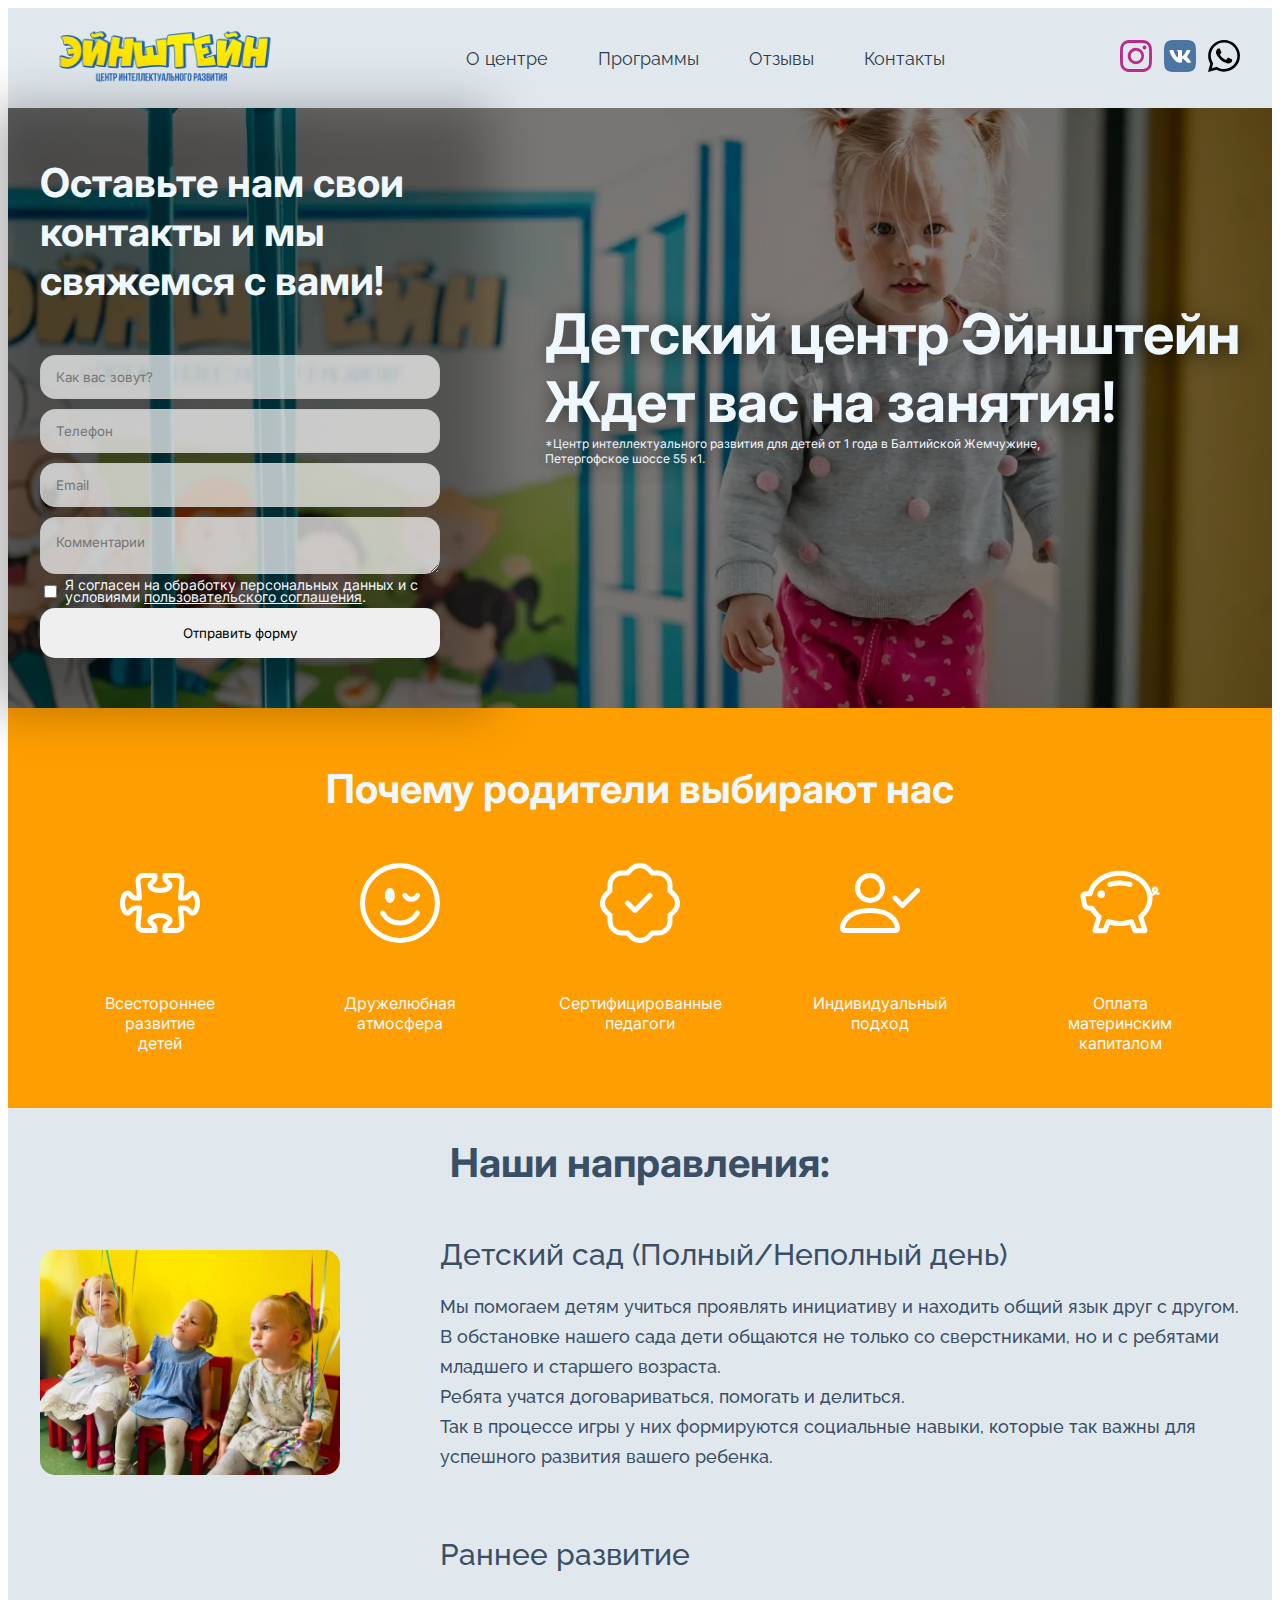
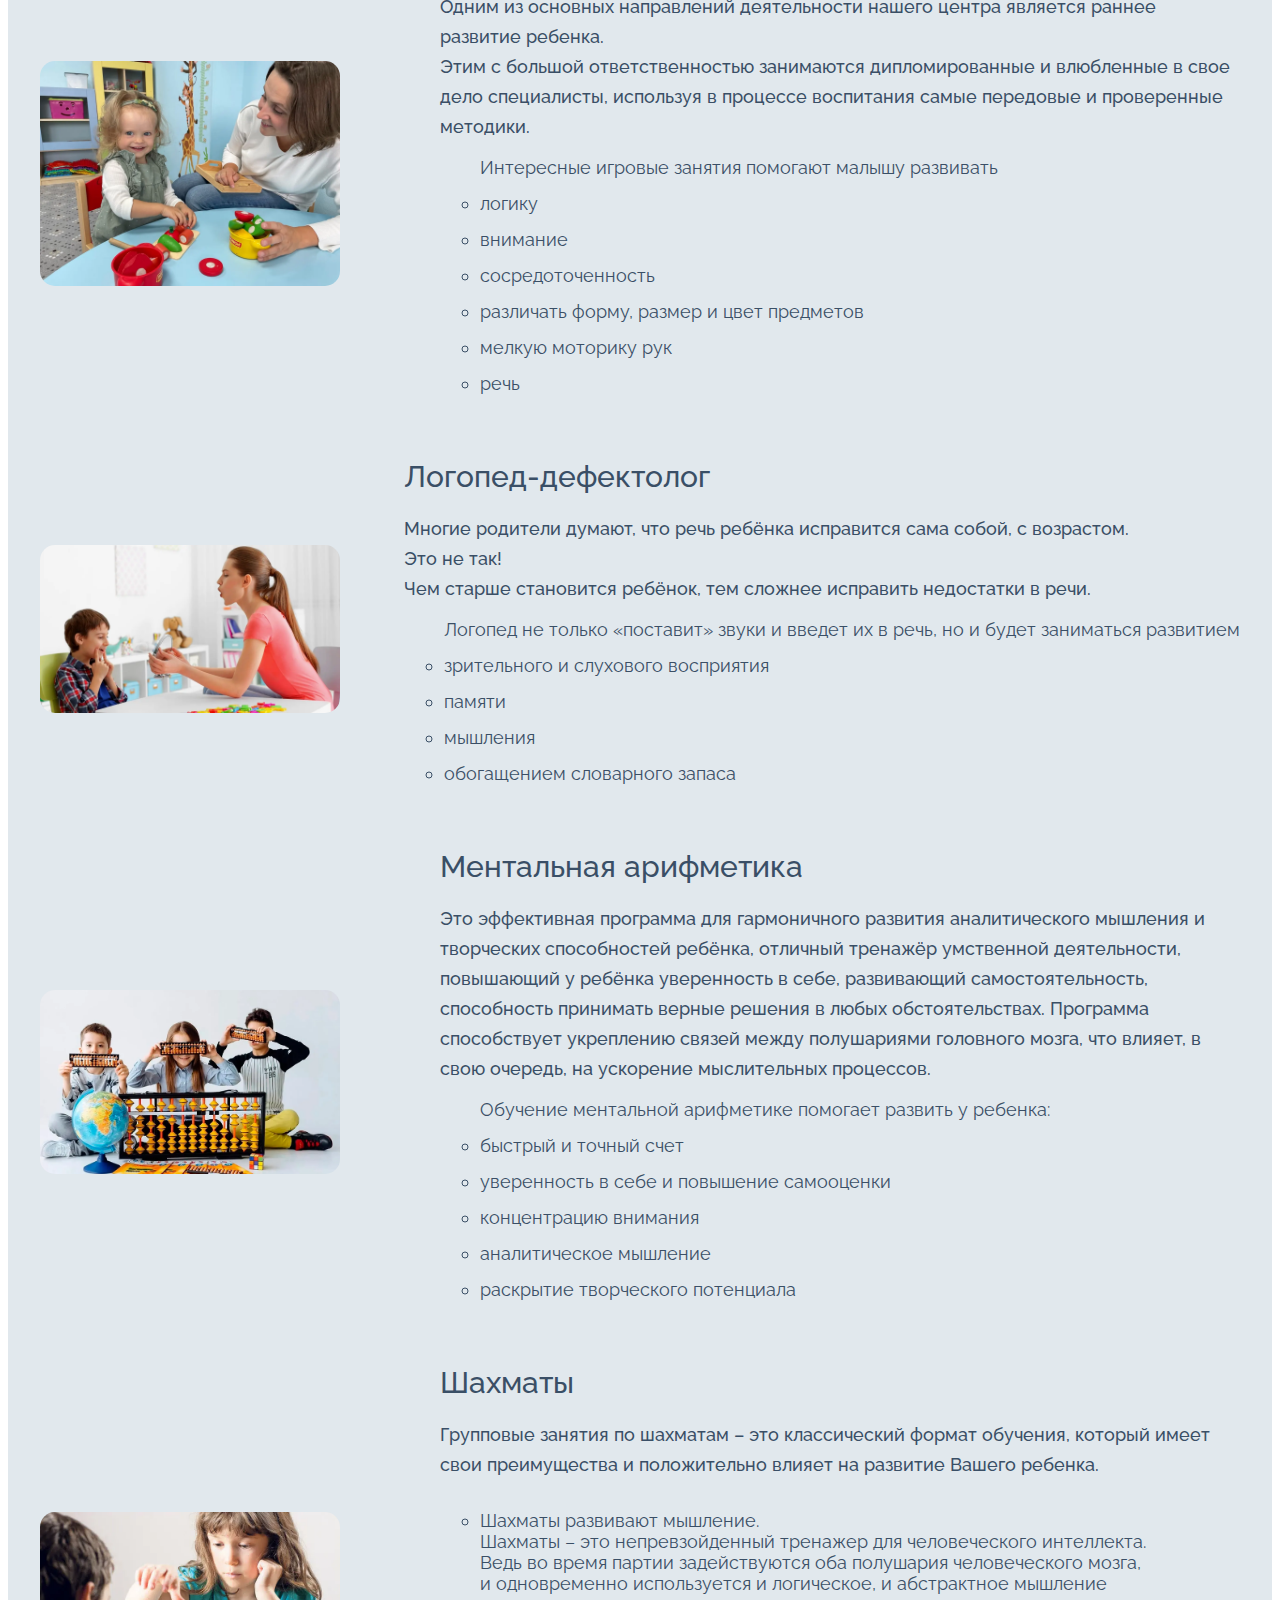
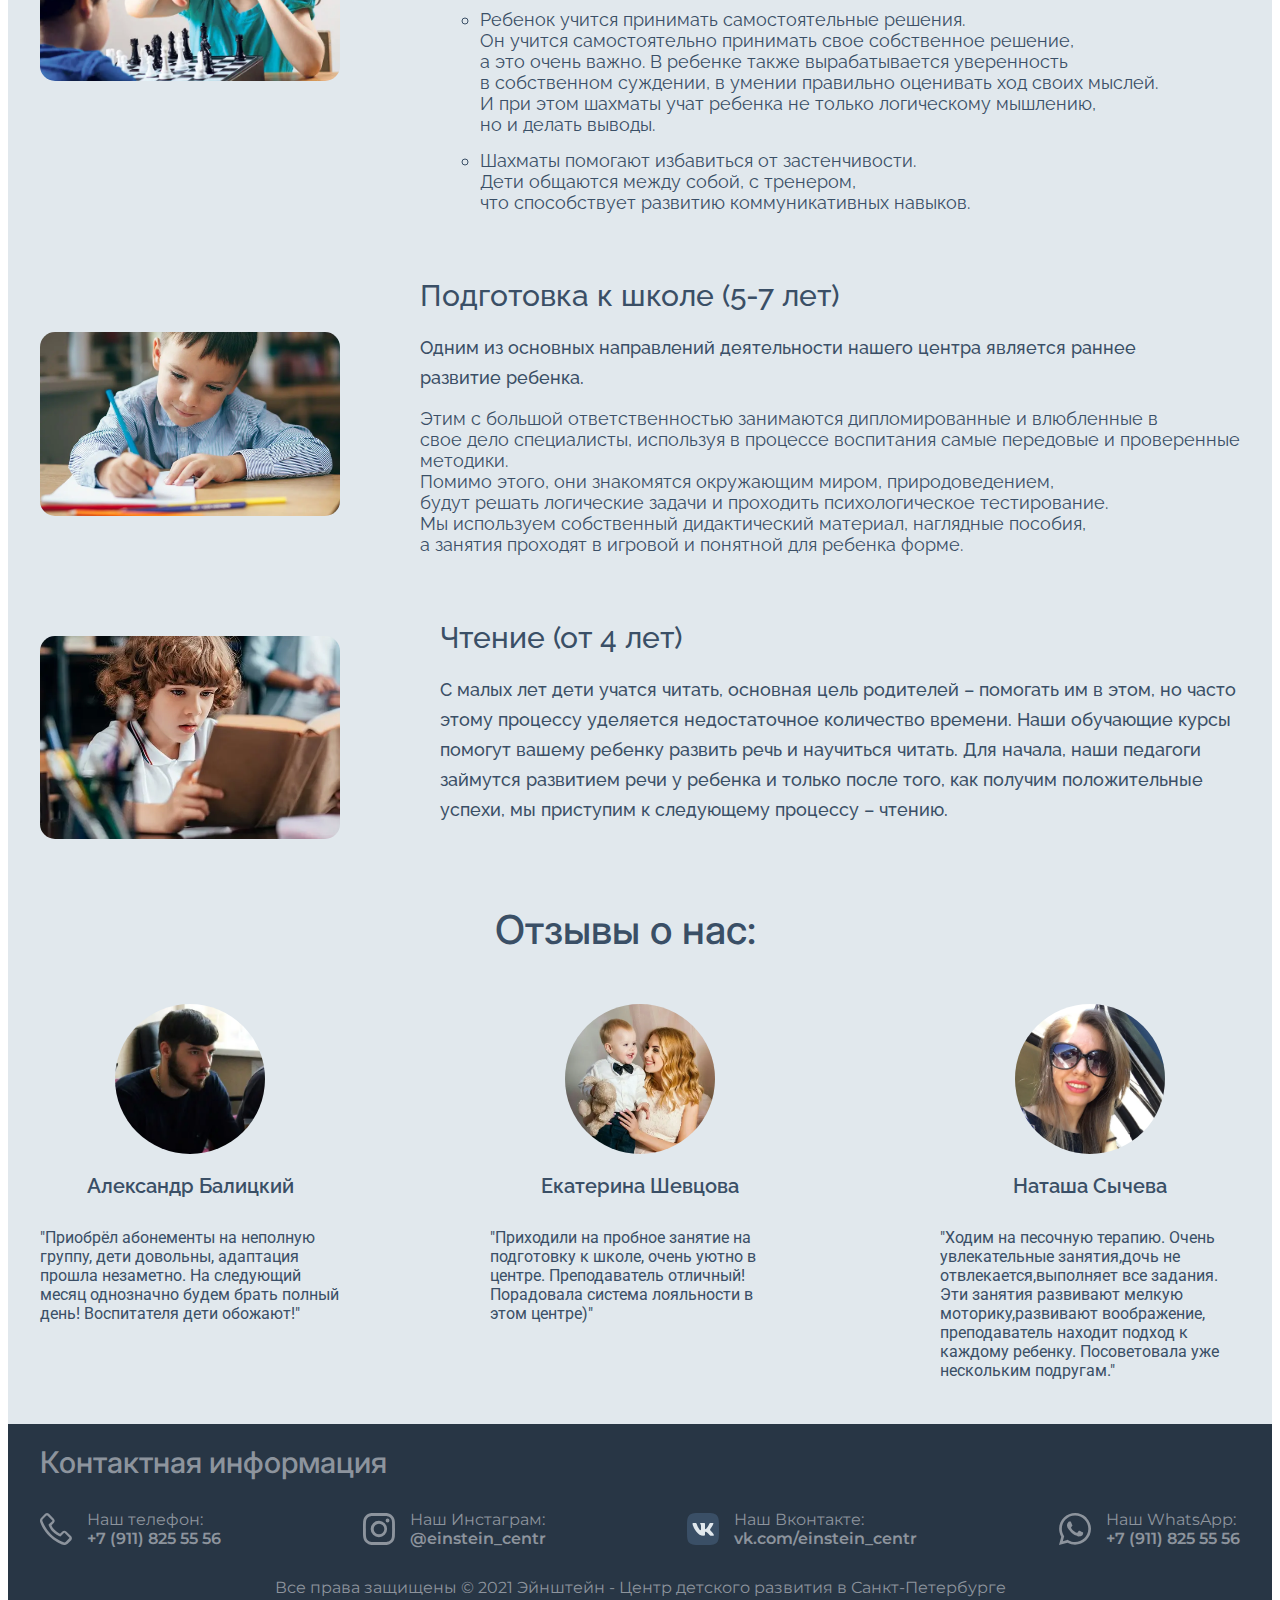
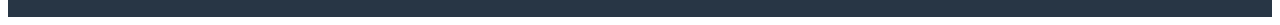
==== commit fab65cfd: "Add files via upload" ====
--- a/einsteincentr/html/index.html
+++ b/einsteincentr/html/index.html
@@ -3,26 +3,30 @@
 <head>
     <meta charset="UTF-8">
     <meta http-equiv="X-UA-Compatible" content="IE=edge">
-    <meta name="viewport" content="width=device-width, initial-scale=1.0">
+    <meta name="viewport" content="width=device-width, initial-scale=1.0
+    
+    shrink-to-fit=no">
     <meta name="description" content="Детский развивающий центр Эйнштейн приглашает Вас на занятия по ментальной арифметике, шахматам, раннему развитию и многие другие направления в Балтийской Жемчужине. Частный детский сад и развивающие занятия для детей от 1 года. Запись по телефону +7 (911) 825 55 56">
     <link rel="stylesheet" href="../style/style.css">
     <link rel="stylesheet" href="../style/normalize.css">
     <link rel="shortcut icon" href="../img/favico.png" type="image/x-icon">
+    
     <title>Детский развивающий центр Эйнштейн в Санкт-Петербурге</title>
 </head>
 <body>
     <header class="header">
         <div class="container header-container">
+            
             <div class="container-logo">
                 <a href="https://vk.com/einstein_centr" class="logo">
-                    <img src="../img/Надпись-Эйнштейн.png" alt="" class="logo-img">
+                    <img src="../img/einstein-title.webp" alt="" class="logo-img">
                 </a>
             </div>
             <nav class="header-nav">
                 <ul class="nav-list ul-style">
                     <li class="nav-item list-style"><a href="#center" class="nav-item-link">О центре</a></li>
                     <li class="nav-item list-style"><a href="#programs" class="nav-item-link">Программы</a></li>
-                    <li class="nav-item list-style"><a href="#teachers" class="nav-item-link">Преподаватели</a></li>
+                   <!-- <li class="nav-item list-style"><a href="#teachers" class="nav-item-link">Преподаватели</a></li>-->
                     <li class="nav-item list-style"><a href="#reviews" class="nav-item-link">Отзывы</a></li>
                     <li class="nav-item list-style"><a href="#contacts" class="nav-item-link">Контакты</a></li>
                 </ul>
@@ -30,29 +34,78 @@
             <div class="header-image-links">
                 <a href="https://www.instagram.com/einstein_centrspb/"><img src="../img/inst.svg" alt="Instagram" class="image-links"></a>
                 <a href="https://vk.com/einstein_centr"><img src="../img/vk.svg" alt="VK" class="image-links"></a>
-            </div>
+                <a href="https://wa.me/79118255556"><img src="../img/whatsapp.svg" alt="WhatsApp" class="image-links"></a>
+                <div class="header-menu">
+                <button class="menu-open" ><img src="../img/menu.svg" alt=""></button>
+            </div>
+            </div>
+            
         </div>
     </header>
 
     <main class="main">
         <section class="section-about">
             <div class="container about-container">
-                <!--background-img-->
+                <div class="about-inner-container1">
+                    <form action="sender.php" method="POST" class="status">
+                    
+                        <h1 class="form-heading h1-heading">Оставьте нам свои контакты и мы свяжемся с вами!</h1>
+                        
+                        <input type="text" class="name input-form" name="name" placeholder="Как вас зовут?" required>
+                        
+                        <input type="text" class="phone input-form" name="phone" placeholder="Телефон" required>
+                        <input type="email" class="input-form" name="email" placeholder="Email" >
+                        <textarea name="text" id="" cols="30" rows="10" placeholder="Комментарии"></textarea>
+                        <div class="checkbox">
+                            <input type="checkbox" name="agreement" class="checkbox-input" id="agreement" required>
+                            <label for="agreement" class="checkbox-label">Я согласен на обработку персональных данных и с условиями <a href="agreement.html"
+                                target="_blank" class="checkbox-link">пользовательского соглашения</a>.</label>
+                        </div><div class="status">
+                        <button type="button" class="send-form">Отправить форму</button>
+                        </div>
+                    </form>
+                </div>
+                <div class="about-inner-container2">
                     <h1 class="about-container-text h1-heading">Детский центр Эйнштейн</h1>
                     <h1 class="about-container-text h1-heading">Ждет вас на занятия!</h1>
                     <p class="about-container-paragraph">*Центр интеллектуального развития для детей от 1 года в Балтийской Жемчужине,<br> Петергофское шоссе 55 к1.</p>
-            </div>
-        </section>
-
+                </div>
+            </div>
+        </section>
+
+        <!--<section class="form">
+            <div class="container form-container">
+                
+                
+                <img src="../img/einstein.webp" alt="" class="form-img">
+                <form action="sender.php" method="POST" class="status">
+                    
+                    <h1 class="form-heading h1-heading">Оставьте нам свои данные и мы свяжемся с вами!</h1>
+                    
+                    <input type="text" class="name input-form" name="name" placeholder="Как вас зовут?" required>
+                    
+                    <input type="text" class="phone input-form" name="phone" placeholder="Телефон" required>
+                    <input type="email" class="input-form" name="email" placeholder="Email" >
+                    <textarea name="text" id="" cols="30" rows="10" placeholder="Комментарии"></textarea>
+                    <div class="checkbox">
+                        <input type="checkbox" name="agreement" class="checkbox-input" id="agreement" required>
+                        <label for="agreement" class="checkbox-label">Я согласен на обработку персональных данных и с условиями <a href="agreement.html"
+                            target="_blank">пользовательского соглашения</a>.</label>
+                    </div><div class="status">
+                    <button type="button" class="send-form">Отправить форму</button>
+                    </div>
+                </form>
+            </div>
+        </section>-->
         <section class="section-why"  id="center">
             <div class="container why-container">
                 <h1 class="why-container-text h1-heading">Почему родители выбирают нас</h1>
                 <ul class="why-container-list ul-style">
-                    <li class="why-container-item list-style"><img src="../img/puzzle.svg" alt="" class="why-img">Всестороннее развитие детей</li>
-                    <li class="why-container-item list-style"><img src="../img/emoji-wink.svg" alt="" class="why-img">Дружелюбная атмосфера</li>
-                    <li class="why-container-item list-style"><img src="../img/patch-check.svg" alt="" class="why-img">Сертифицированные педагоги</li>
-                    <li class="why-container-item list-style"><img src="../img/person-check.svg" alt="" class="why-img">Индивидуальный подход</li>
-                    <li class="why-container-item list-style"><img src="../img/piggy-bank.svg" alt="" class="why-img">Оплата материнским капиталом</li>
+                    <li class="why-container-item list-style li-first"><img src="../img/puzzle.svg" alt="" class="why-img">Всестороннее развитие детей</li>
+                    <li class="why-container-item list-style li-second"><img src="../img/emoji-wink.svg" alt="" class="why-img">Дружелюбная атмосфера</li>
+                    <li class="why-container-item list-style li-first"><img src="../img/patch-check.svg" alt="" class="why-img">Сертифицированные педагоги</li>
+                    <li class="why-container-item list-style li-second"><img src="../img/person-check.svg" alt="" class="why-img">Индивидуальный подход</li>
+                    <li class="why-container-item list-style li-first"><img src="../img/piggy-bank.svg" alt="" class="why-img">Оплата материнским капиталом</li>
                 </ul>
             </div>
         </section>
@@ -63,9 +116,9 @@
                 <ul class="directions-list ul-style">
                     
                     <li class="directions-item list-style"> 
-                        <img src="../img/ZoysLQnsY7I.jpg" alt="" class="directions-img">
-                        <div class="directions-item-div">
-                        <p class="directions-paragraph">Детский сад</p>
+                        <img src="../img/ZoysLQnsY7I.webp" alt="" class="directions-img">
+                        <div class="directions-item-div">
+                        <p class="directions-paragraph">Детский сад (Полный/Неполный день)</p>
                         <p class="directions-text">
                             Мы помогаем детям учиться проявлять инициативу и находить общий язык друг с другом. <br>
                             В обстановке нашего сада дети общаются не только со сверстниками, но и с ребятами младшего и старшего возраста. <br>
@@ -76,7 +129,7 @@
                         </div>
                     </li>
                     <li class="directions-item list-style"> 
-                        <img src="../img/young.jpg" alt="" class="directions-img">
+                        <img src="../img/young.webp" alt="" class="directions-img">
                         <div class="directions-item-div">
                         <p class="directions-paragraph">Раннее развитие</p>
                         <p class="directions-text">
@@ -95,9 +148,9 @@
                         </div>
                     </li>
                     <li class="directions-item list-style"> 
-                        <img src="../img/logoped.jpg" alt="" class="directions-img">
-                        <div class="directions-item-div">
-                        <p class="directions-paragraph">Логопед</p>
+                        <img src="../img/logoped.webp" alt="" class="directions-img">
+                        <div class="directions-item-div">
+                        <p class="directions-paragraph">Логопед-дефектолог</p>
                         <p class="directions-text">
                             Многие родители думают, что речь ребёнка исправится сама собой, с возрастом. <br>
                             Это не так! <br>
@@ -114,7 +167,7 @@
                         </div>
                     </li>
                     <li class="directions-item list-style"> 
-                        <img src="../img/mental.png" alt="" class="directions-img">
+                        <img src="../img/mental.webp" alt="" class="directions-img">
                         <div class="directions-item-div">
                         <p class="directions-paragraph">Ментальная арифметика</p>
                         <p class="directions-text">
@@ -132,7 +185,7 @@
                         </div>
                     </li>
                     <li class="directions-item list-style"> 
-                        <img src="../img/chess.jpg" alt="" class="directions-img">
+                        <img src="../img/chess.webp" alt="" class="directions-img">
                         <div class="directions-item-div">
                         <p class="directions-paragraph">Шахматы</p>
                         <p class="directions-text">
@@ -152,6 +205,34 @@
                             </li>
                             
                         </ul>
+
+                        <!--BUTTON-->
+                        </div>
+                    </li>
+                    <li class="directions-item list-style"> 
+                        <img src="../img/Podgotovka-rebenka-k-schkole-492876.webp" alt="" class="directions-img">
+                        <div class="directions-item-div">
+                        <p class="directions-paragraph">Подготовка к школе (5-7 лет)</p>
+                        <p class="directions-text">
+                            Одним из основных направлений деятельности нашего центра является раннее развитие ребенка. <br>
+                            
+                        </p>
+                        <p class="directions-benefits-item">
+                            Этим с большой ответственностью занимаются дипломированные и влюбленные в <br> свое дело специалисты, используя в процессе воспитания самые передовые и проверенные <br> методики. <br>
+                            Помимо этого, они знакомятся окружающим миром, природоведением, <br> будут решать логические задачи и проходить психологическое тестирование. <br>
+                            Мы используем собственный дидактический материал, наглядные пособия,<br> а занятия проходят в игровой и понятной для ребенка форме.</p>
+                        <!--BUTTON-->
+                        </div>
+                    </li>
+                    <li class="directions-item list-style"> 
+                        <img src="../img/590.webp" alt="" class="directions-img">
+                        <div class="directions-item-div">
+                        <p class="directions-paragraph">Чтение (от 4 лет)</p>
+                        <p class="directions-text">
+                            С малых лет дети учатся читать, основная цель родителей – помогать им в этом, но часто этому процессу уделяется недостаточное количество времени. Наши обучающие курсы помогут вашему ребенку развить речь и научиться читать. Для начала, наши педагоги займутся развитием речи у ребенка и только после того, как получим положительные успехи, мы приступим к следующему процессу – чтению.
+                        </p>
+                        <p class="directions-benefits-item">
+                            </p>
                         <!--BUTTON-->
                         </div>
                     </li>
@@ -174,11 +255,11 @@
             <div class="container">
                 <h1 class="reviews-heading h1-heading">Отзывы о нас:</h1>
                 <ul class="reviews-list ul-style">
-                    <li class="reviews-item list-style"><img src="../img/san4oys.jpg" alt="" class="reviews-photo"><p class="reviews-review-name">Александр Балицкий</p><p class="reviews-review">Приобрёл абонементы на неполную группу, дети довольны, адаптация прошла незаметно. На следующий месяц однозначно будем брать полный день!
-                        Воспитателя дети обожают!</p></li>
-                    <li class="reviews-item list-style"><img src="../img/katrin.jpg" alt="" class="reviews-photo"><p class="reviews-review-name">Екатерина Шевцова</p><p class="reviews-review">
-                        Приходили на пробное занятие на подготовку к школе, очень уютно в центре. Преподаватель отличный! Порадовала система лояльности в этом центре)</p></li>
-                    <li class="reviews-item list-style"><img src="../img/natasha.jpg" alt="" class="reviews-photo"><p class="reviews-review-name">Наташа Сычева</p><p class="reviews-review">Ходим на песочную терапию. Очень увлекательные занятия,дочь не отвлекается,выполняет все задания. Эти занятия развивают мелкую моторику,развивают воображение, преподаватель находит подход к каждому ребенку. Посоветовала уже нескольким подругам.</p></li>
+                    <li class="reviews-item list-style"><img src="../img/san4oys.webp" alt="" class="reviews-photo"><p class="reviews-review-name">Александр Балицкий</p><p class="reviews-review">"Приобрёл абонементы на неполную группу, дети довольны, адаптация прошла незаметно. На следующий месяц однозначно будем брать полный день!
+                        Воспитателя дети обожают!"</p></li>
+                    <li class="reviews-item list-style"><img src="../img/katrin.webp" alt="" class="reviews-photo"><p class="reviews-review-name">Екатерина Шевцова</p><p class="reviews-review">
+                        "Приходили на пробное занятие на подготовку к школе, очень уютно в центре. Преподаватель отличный! Порадовала система лояльности в этом центре)"</p></li>
+                    <li class="reviews-item list-style"><img src="../img/natasha.webp" alt="" class="reviews-photo"><p class="reviews-review-name">Наташа Сычева</p><p class="reviews-review">"Ходим на песочную терапию. Очень увлекательные занятия,дочь не отвлекается,выполняет все задания. Эти занятия развивают мелкую моторику,развивают воображение, преподаватель находит подход к каждому ребенку. Посоветовала уже нескольким подругам."</p></li>
                 </ul>
             </div>
         </section>
@@ -228,6 +309,17 @@
                                 <a href="https://vk.com/einstein_centr" class="contacts-paragraph-link">vk.com/einstein_centr</a>
                             </p>
                         </div>
+                        <li class="contacts-item list-style">
+                            <div class="contacts-img"><svg id="Bold" enable-background="new 0 0 24 24" height="32" fill="#8d949d" viewBox="0 0 24 24" width="32" xmlns="http://www.w3.org/2000/svg"><path d="m17.507 14.307-.009.075c-2.199-1.096-2.429-1.242-2.713-.816-.197.295-.771.964-.944 1.162-.175.195-.349.21-.646.075-.3-.15-1.263-.465-2.403-1.485-.888-.795-1.484-1.77-1.66-2.07-.293-.506.32-.578.878-1.634.1-.21.049-.375-.025-.524-.075-.15-.672-1.62-.922-2.206-.24-.584-.487-.51-.672-.51-.576-.05-.997-.042-1.368.344-1.614 1.774-1.207 3.604.174 5.55 2.714 3.552 4.16 4.206 6.804 5.114.714.227 1.365.195 1.88.121.574-.091 1.767-.721 2.016-1.426.255-.705.255-1.29.18-1.425-.074-.135-.27-.21-.57-.345z"/><path d="m20.52 3.449c-7.689-7.433-20.414-2.042-20.419 8.444 0 2.096.549 4.14 1.595 5.945l-1.696 6.162 6.335-1.652c7.905 4.27 17.661-1.4 17.665-10.449 0-3.176-1.24-6.165-3.495-8.411zm1.482 8.417c-.006 7.633-8.385 12.4-15.012 8.504l-.36-.214-3.75.975 1.005-3.645-.239-.375c-4.124-6.565.614-15.145 8.426-15.145 2.654 0 5.145 1.035 7.021 2.91 1.875 1.859 2.909 4.35 2.909 6.99z"/></svg></div>
+                            <div class="contacts-info">
+                                <p class="contacts-paragraph-title">
+                                    Наш WhatsApp: 
+                                </p>
+                                <p class="contacts-paragraph-links">
+                                    <a href="https://wa.me/79118255556" class="contacts-paragraph-link">+7 (911) 825 55 56</a>
+                                </p>
+                            </div>
+                        </li>
                     </li>
                 </ul>
             </div>
@@ -241,6 +333,7 @@
             </p>
         </div>
     </footer>
+    
     <script>
         const anchors = document.querySelectorAll('a.scroll-to')
 
@@ -261,7 +354,7 @@
     <script type="text/javascript" >
     (function(m,e,t,r,i,k,a){m[i]=m[i]||function(){(m[i].a=m[i].a||[]).push(arguments)};
     m[i].l=1*new Date();k=e.createElement(t),a=e.getElementsByTagName(t)[0],k.async=1,k.src=r,a.parentNode.insertBefore(k,a)})
-    (window, document, "script", "https://mc.yandex.ru/metrika/tag.js", "ym");
+    (window, document, "script", "https://mc.yandex.ru/metrika/tag.js", "   ");
     
     ym(85285369, "init", {
     clickmap:true,
@@ -273,5 +366,16 @@
     </script>
     <noscript><div><img src="https://mc.yandex.ru/watch/85285369" style="position:absolute; left:-9999px;" alt="" /></div></noscript>
     
+    <script src="https://code.jquery.com/jquery-3.5.1.min.js" integrity="sha256-9/aliU8dGd2tb6OSsuzixeV4y/faTqgFtohetphbbj0=" crossorigin="anonymous"></script>
+    <script> 
+    $(function(){
+        $('.menu-open').click(function(){
+            $('.header-nav').toggleClass('show-menu')
+        })
+    });
+    </script>
+    <script src="../js/jquery.maskedinput.js"></script>
+    <script src="../js/jquery.validate.min.js"></script>
+    <script src="../js/script.js"></script>
 </body>
 </html>--- a/einsteincentr/style/style.css
+++ b/einsteincentr/style/style.css
@@ -1,6 +1,9 @@
 @import url('https://fonts.googleapis.com/css2?family=Inter:wght@300;400;500&display=swap');
 @import url('https://fonts.googleapis.com/css2?family=Raleway:wght@300;400;500&display=swap');
 @import url('https://fonts.googleapis.com/css2?family=Lato&family=Montserrat&family=Open+Sans&family=Oswald&family=Roboto&display=swap');
+/* body{
+    min-width: 1230px; /* ограничение на сжатие 
+}*/
 .h1-heading{
     margin: 0;
 }
@@ -19,7 +22,7 @@
     padding: 0;
 }
 .container{
-    max-width:1200px;
+    width:1200px;
     margin-left: auto;
     margin-right: auto;
     padding-right: 15px;
@@ -63,37 +66,54 @@
 }
 
 .header-image-links{
-    width: 80px;
+    width: 120px;
     display: flex;
     align-items: center;
     justify-content: space-between;
+}
+.header-menu{
+    display: none;
+}
+.show-menu{
+    display: flex !important;
+}
+.menu-open{
+    border:none;
+    background: rgb(225, 232, 237);
 }
 
 /*------------------------------section-about----------------------------------------*/
 .section-about{
-    background: linear-gradient(rgba(0, 0, 0, 0.5), rgba(0, 0, 0, 0.5) ),url(../img/full_Hl2S7jxE.jpg); /* СПИЗЖЕННО */
+    background: linear-gradient(rgba(0, 0, 0, 0.5), rgba(0, 0, 0, 0.5) ),url(../img/background.webp); 
     background-size: cover;
-    background-position: 50% 50%;
+    background-position: 70% 30%;
     background-repeat: no-repeat
 }
 .about-container{
     display: flex;
     padding: 0;
-    flex-direction: column;
     height: 600px;
+    justify-content: space-between;
+    
+}
+.about-inner-container2{
+    display: flex;
+    flex-direction: column;
     justify-content: center;
-    
 }
 .about-container-text{
     font-family: 'Inter', sans-serif;
     color:aliceblue;
     font-size: 56px;
     line-height: normal;
+    text-shadow: 2px 2px 20px rgb(0 0 0 / 60%);
 }
 .about-container-paragraph{
     font-size:12px;
     font-family: 'Inter', sans-serif;
     color:aliceblue;
+    margin-bottom: 50px;
+    text-shadow: 2px 2px 20px rgb(0 0 0 / 60%);
 }
 .about-container-item{
     font-family: 'Inter', sans-serif;
@@ -192,6 +212,7 @@
 .directions-img{
     width: 300px;
     max-height: 225px;
+    border-radius: 15px;
 }
 .directions-benefits-item{
     margin-bottom: 15px;
@@ -202,7 +223,7 @@
 
 /*-------------------sections-teachers------*/
 
-
+/*
 .teachers-heading{
     font-family: 'Raleway', sans-serif;
     font-weight: 500;
@@ -223,7 +244,8 @@
     display: flex;
     width: 300px;
     flex-direction: column;
-    border:3px solid rgb(215,236,255, 0.7);
+    border:3px solid #3A4F66;
+    box-shadow: 0 14px 28px rgba(0,0,0,0.25), 0 10px 10px rgba(0,0,0,0.22);
     border-radius:15px;
     align-items: center;
     padding:10px;
@@ -241,13 +263,13 @@
     font-family: 'Raleway', sans-serif;
     margin-bottom: 30px;
     color: #3A4F66;
-}
+}*/ /*
 .teachers-paragraph{
     font-size: 20px;
     font-family: 'Raleway', sans-serif;
     color: #3A4F66;
 }
-
+*/
 /*-------------------section-reviews---------*/
 
 
@@ -300,7 +322,7 @@
 
 .section-contacts{
     background: #283645;
-    height: 150px;
+    height: auto;
 }
 .contacts-container{
     padding-top:20px;
@@ -308,6 +330,7 @@
 .contacts-list{
     display: flex;
     justify-content: space-between;
+    padding-bottom: 10px;
 }
 .contacts-img{
     display: flex;
@@ -351,4 +374,383 @@
     text-align: center;
     color:#8d949d;
     font-family: 'Montserrat', sans-serif;
+}
+
+
+/*------form------*/
+
+
+.form-container{
+    display: flex;
+    justify-content: flex-end;
+    
+    margin-top: 15px;
+    margin-bottom: 15px;
+}
+form {
+    display: flex;
+    flex-direction: column;
+    height: 500px;
+    justify-content: space-around;
+    margin-top: 50px;
+    width: 400px;
+    background-color: rgba(0, 0, 0, 0.3 );
+    box-shadow: 0px 0px 50px 50px rgba(0, 0, 0, 0.3);
+}
+
+form .input-form {
+    border:none;
+    height: 50px;
+    border: 1px solid #c3c3c3;
+    border-radius: 15px;
+    margin-bottom: 10px;
+    padding: 0 15px;
+    display: flex;
+    align-items: center;
+    font-family: 'inter', sans-serif;
+    background: rgb(255 255 255 / 0.7);
+}
+
+form input.error{
+    border-color:red;
+
+}
+form label.error{
+    font-family: 'inter', sans-serif;
+    color:aliceblue;
+}
+.checkbox-input.error{
+    outline:1px solid red;
+}
+.checkbox label.error{
+    font-size:10px;
+    margin-left:5px;
+    
+}
+.status p{
+    color:aliceblue;
+}
+form textarea {
+    background: rgb(255 255 255 / 70%);
+    border: 1px solid #c3c3c3;
+    border-radius: 15px;
+    padding: 15px;
+    display: flex;
+    align-items: center;
+    line-height: 18px;
+    font-family: 'inter', sans-serif;
+    height: 30px;
+}
+
+form button {
+    height: 50px;
+    width:100%;
+    cursor: pointer;
+    border-radius: 15px;
+    padding:15px 30px;
+    font-family: 'inter', sans-serif;
+    border:none;
+}
+form p{
+    font-family: 'inter', sans-serif;
+}
+
+.form-img{
+    height: 600px;  
+}
+.form-heading{
+    font-family: 'Inter', sans-serif;
+    color:aliceblue;
+    font-size: 40px;
+    line-height: normal; 
+    margin-bottom:50px;
+    
+}
+.checkbox-label{
+    font-family: 'inter', sans-serif;
+    font-size:14px; 
+    margin-left: 5px;
+    color:aliceblue;
+}
+.checkbox-link{
+    color:aliceblue;
+}
+.checkbox{
+    display: flex;
+    align-items: center;
+    line-height: 0.9;
+    height: 40px;
+}
+
+
+
+/*------agreement-------*/
+
+.agreement-heading{
+    font-family:'inter', sans-serif;
+}
+.agreement-text{
+    font-family:'inter', sans-serif;
+}
+@media screen and (max-width:1230px) {
+
+    .container{
+        width: 960px;
+    }
+    .about-inner-container2{
+        width: 450px;
+    }
+    .why-container-list{
+        width:960px;
+    }
+    .directions-item-div{
+        width: 600px;
+    }
+    .directions-item{
+        justify-content: space-around;
+        width:960px;
+    }
+    .directions-text{
+        width:600px;
+    }
+    .directions-list{
+        width:960px;
+    }
+}
+@media screen and (max-width:990px) {
+    .container{
+        width: 720px;
+    }
+    .about-container{
+        flex-direction: column-reverse;
+        height: 750px;
+        justify-content: center;
+    }
+    .about-container-text{
+        font-size:20px;
+    }
+    .form-heading{
+        font-size:20px;
+    }
+    .section-about{
+        height: 853px;
+    }
+    form{
+        margin-top:0px;
+    }
+    .why-container-list{
+        width: 720px;
+    }
+    .directions-item{
+        justify-content: space-around;
+        width:720px;
+        flex-direction: column;
+    }
+    .directions-item-div{
+        padding-left: 30px;
+    }
+    .directions-img{
+        margin-bottom:15px;
+    }
+    .directions-text{
+        width:620px;
+    }
+    .directions-list{
+        width:720px;
+    }
+    .why-container-item{
+        width: 140px;
+        font-size:14px;
+    }
+    .directions-text{
+        line-height: 23px;
+    }
+    .header-nav{
+        display: none;
+    }
+    .reviews-item{
+        height: 420px;
+        width: 230px;
+    }
+    .contacts-list{
+        flex-wrap:wrap;
+    }
+    .contacts-item{
+        width:300px;
+    }
+    .section-contacts{
+        height:auto;
+    }
+    .contacts-list{
+        padding-bottom: 30px;
+        height: 100px;
+    }
+    .header-image-links{
+        width: auto;
+    }
+    .image-links{
+        margin-left: 5px;
+    }
+    .header-menu{
+        display: block;
+        padding-left: 5px;
+    }
+    .nav-list{
+        display: flex;
+        flex-direction: column;
+        width: 140px;
+        justify-content: center;
+        height: 100px;
+    }
+    .why-container-item{
+        margin-bottom: 15px;
+    }
+}
+@media screen and (max-width:767px) {
+    .container{
+        width: 540px;
+    }
+    .header-container{
+        width: 570px ;
+    }
+    .nav-list{
+        display: flex;
+        flex-direction: column;
+        width: 140px;
+        justify-content: center;
+        height: 100px;
+    }
+    .header-menu{
+        padding-left: 5px;
+    }
+    .image-links{
+        margin-left: 5px;
+    }
+    form{
+        width: 300px;
+    }
+    .directions-list{
+        width: 510px;
+    }
+    .directions-item{
+        width: 510px;
+    }
+    .directions-item-div{
+        width: 540px;
+    }
+    .directions-text{
+        width: 510px;
+    }
+    .why-container{
+        height: auto;
+        padding:10px 0;
+    }
+    .why-container-text{
+        margin-left: 10px;
+    }
+    .why-img{
+        margin-bottom: 15px;
+    }
+    .why-container-list{
+        width: 540px;
+        flex-wrap: wrap ;
+    }
+    ul{
+        padding-inline-start: 0px;
+    }
+    .reviews-list{
+        flex-direction: column;
+    }
+    .reviews-item{
+        width: auto;
+        height: auto;
+        margin-bottom: 15px;
+    }
+    .reviews-review-name{
+        margin-bottom: 15px;
+    }
+    .contacts-item{
+        width: auto;
+    }
+}
+@media screen and (max-width:599px){ 
+    .container{
+        width: auto;
+        padding: 5px 15px;
+    }  
+    .why-container-text{
+        font-size:30px;
+        margin-left: 0;
+    }
+    .why-container{
+        width: 500px;
+    }
+    .header-menu{
+        display: block;
+        padding-left: 5px;
+    }
+    .why-container-list{
+        width: auto;
+    }
+    .why-container-text{
+        font-size:25px;
+        margin-bottom: 30px;
+        text-align: center;
+    }
+    .why-container{
+        width: auto;
+    }
+    .directions-list{
+        width: auto;
+    }
+    .directions-item{
+        width: auto;
+    }
+    .directions-item-div{
+        width: auto;
+        padding-left:0px;
+    }
+    .directions-text{
+        width: auto;
+    }
+    .about-inner-container2{
+        width: auto;
+    }
+    .directions-benefits-list{
+        padding-inline-start:10px;
+    }
+    .contacts-list{
+        flex-direction: column;
+        flex-wrap: nowrap;
+        align-items: center;
+    }
+    .contacts-item{
+        padding-bottom: 5px;
+    }
+    .contacts-container{
+        height:240px;
+    }
+    form .input-form{
+        height: 40px;
+    }
+    .logo-img{
+        width: 200px;
+    }
+    .menu-open{
+        display:none;
+    }
+    .section-about{
+        height: 750px;
+    }
+    
+}
+@media screen and (max-width:426px){
+    .contacts-heading{
+        font-size:27px;
+    }
+}
+@media screen and (max-width:330px){
+    .logo-img{
+        width: 180px;
+    }
 }